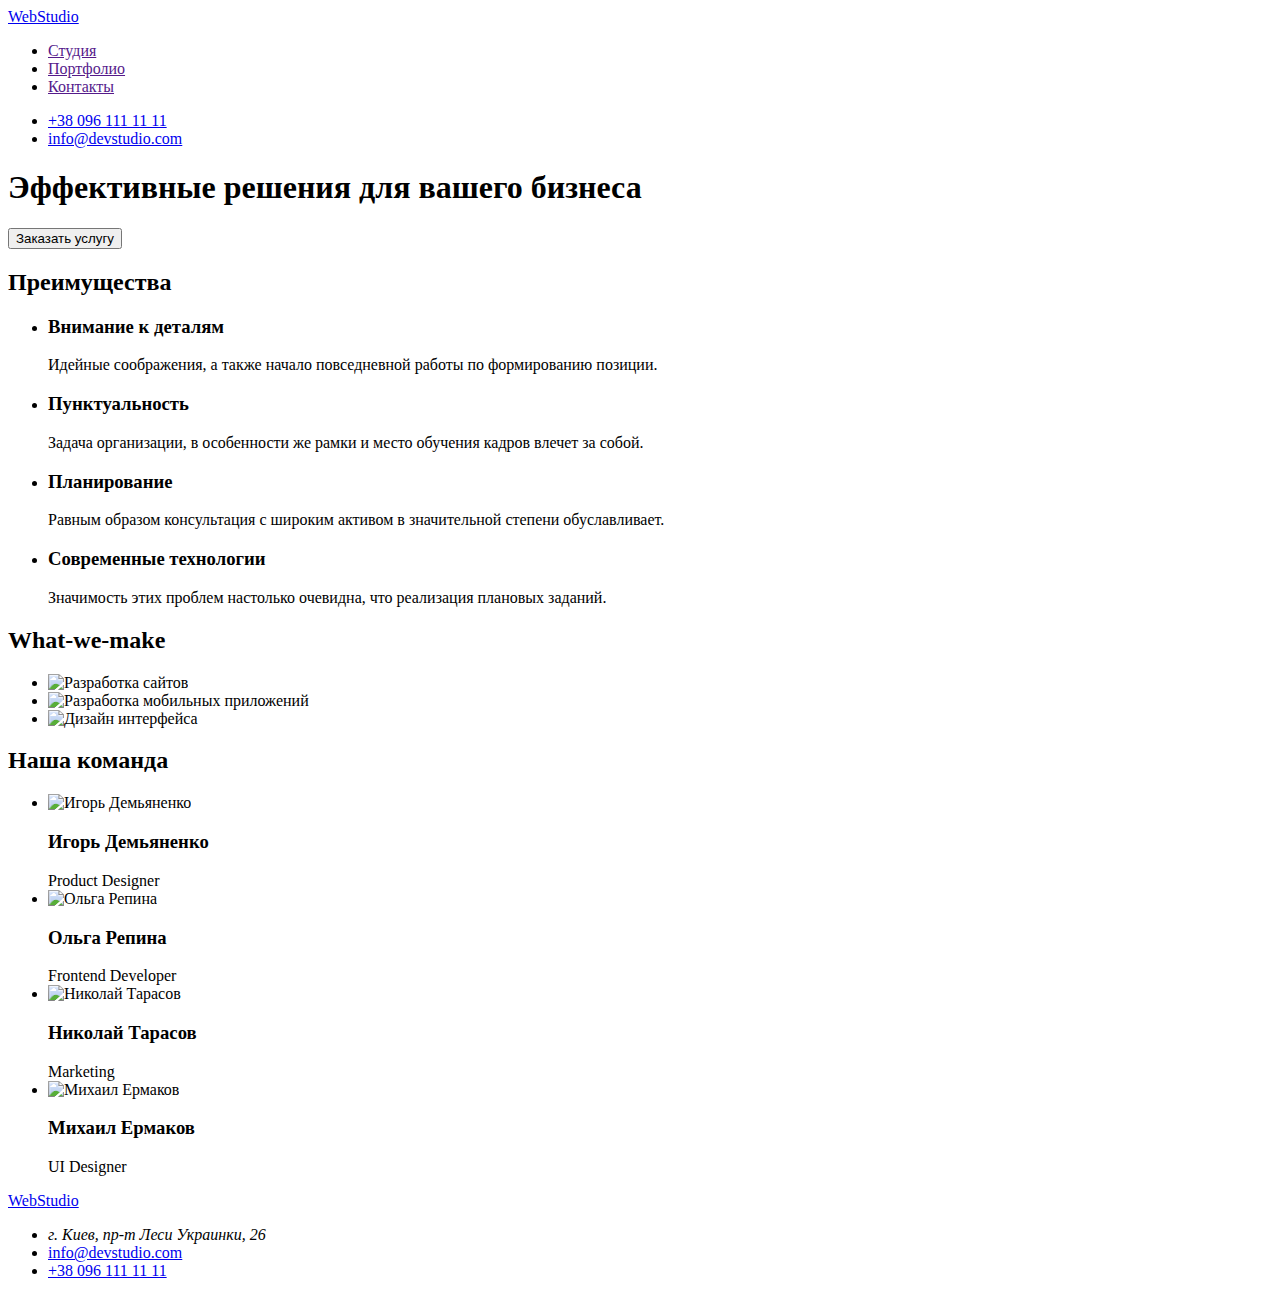
==== index.html @ d624446d "робить ітогову вірну розмітку для дз1" ====
<!DOCTYPE html>
<html lang="en">

<head>
    <meta charset="UTF-8">
    <meta http-equiv="X-UA-Compatible" content="IE=edge">
    <meta name="viewport" content="width=device-width, initial-scale=1.0">
    <title>OksanaShcherbatyuk/goit-markup-hw-01</title>
    <link rel="stylesheet" href="./css/styles.css">
</head>

<body>
    <!-- header-container -->
    <header>
        <nav>
            <a href="/"> WebStudio </a>

            <ul>
                <li><a href="">Студия</a></li>
                <li><a href="">Портфолио</a></li>
                <li><a href="">Контакты</a></li>
            </ul>
        </nav>
        <ul>
            <li><a href="tel:+380961111111">+38 096 111 11 11</a></li>
            <li><a href="mailto:info@devstudio.com">info@devstudio.com</a></li>
        </ul>
    </header>

    <!--Main-container-->
  <main>
    <!--Hero-section-->
      <div>
        <section>
          <h1>Эффективные решения для вашего бизнеса</h1>
          <button type="button">Заказать услугу</button>
        </section>
      </div>
      <!--Advantages-section-->
      <div>
        <section>
          <h2>Преимущества</h2>
          <ul>
            <li>
              <h3>Внимание к деталям</h3>
              <p>Идейные соображения, а также начало повседневной работы по формированию позиции.
              </p>
            </li>
            <li>
              <h3>Пунктуальность</h3>
              <p>Задача организации, в особенности же рамки и место обучения кадров влечет за собой.</p>
            </li>
            <li>
              <h3>Планирование</h3>
              <p>Равным образом консультация с широким активом в значительной степени обуславливает.
              </p>
            </li>
            <li>
              <h3>Современные технологии</h3>
              <p>Значимость этих проблем настолько очевидна, что реализация плановых заданий.
              </p>
            </li>
          </ul>
        </section>
      </div>
      <!--What-we-make-section-->
      <div>
        <section>
        <h2>What-we-make</h2>
        <ul>
          <li>
            <img src="./images/box1.jpg" alt="Разработка сайтов" width="370">
          </li>
          <li>
            <img src="./images/box2.jpg" alt="Разработка мобильных приложений" width="370">
          </li>
          <li>
            <img src="./images/box3.jpg" alt="Дизайн интерфейса" width="370">
          </li>
        </ul>
        </section>
      </div>
      <!--Our-team-section-->
      <div>
        <section>
          <h2>Наша команда</h2>
          <ul>
            <li>
              <img src="./images/img1.jpg" width="270" alt="Игорь Демьяненко">
              <h3>Игорь Демьяненко</h3>
              <span>Product Designer</span>
            </li>
            <li>
              <img src="./images/img2.jpg" width="270" alt="Ольга Репина">
              <div>
                <h3>Ольга Репина</h3>
              </div>
              <div>
                <span>Frontend Developer</span>
              </div>
            </li>
            <li>
              <img src="./images/img3.jpg" width="270" alt="Николай Тарасов">
              <div>
                <h3>Николай Тарасов</h3>
              </div>
              <div>
                <span>Marketing</span>
              </div>
            </li>
            <li>
              <img src="./images/img4.jpg" width="270" alt="Михаил Ермаков">
              <div>
                <h3>Михаил Ермаков</h3>
              </div>
              <div>
                <span>UI Designer</span>
              </div>
            </li>
          </ul>
        </section>
      </div>
  </main>


     <!--Footer-section-->
    <footer>
        <a href="/"> <span>Web</span><span>Studio</span> </a>
        <div>
        <ul>
            <li>
                <address>г. Киев, пр-т Леси Украинки, 26</address>
            </li>
            <li><a href="mailto:info@devstudio.com">info@devstudio.com</a></li>
            <li><a href="tel:+380961111111">+38 096 111 11 11</a></li>
        </ul>
        </div>
    </footer>


</body>

</html>
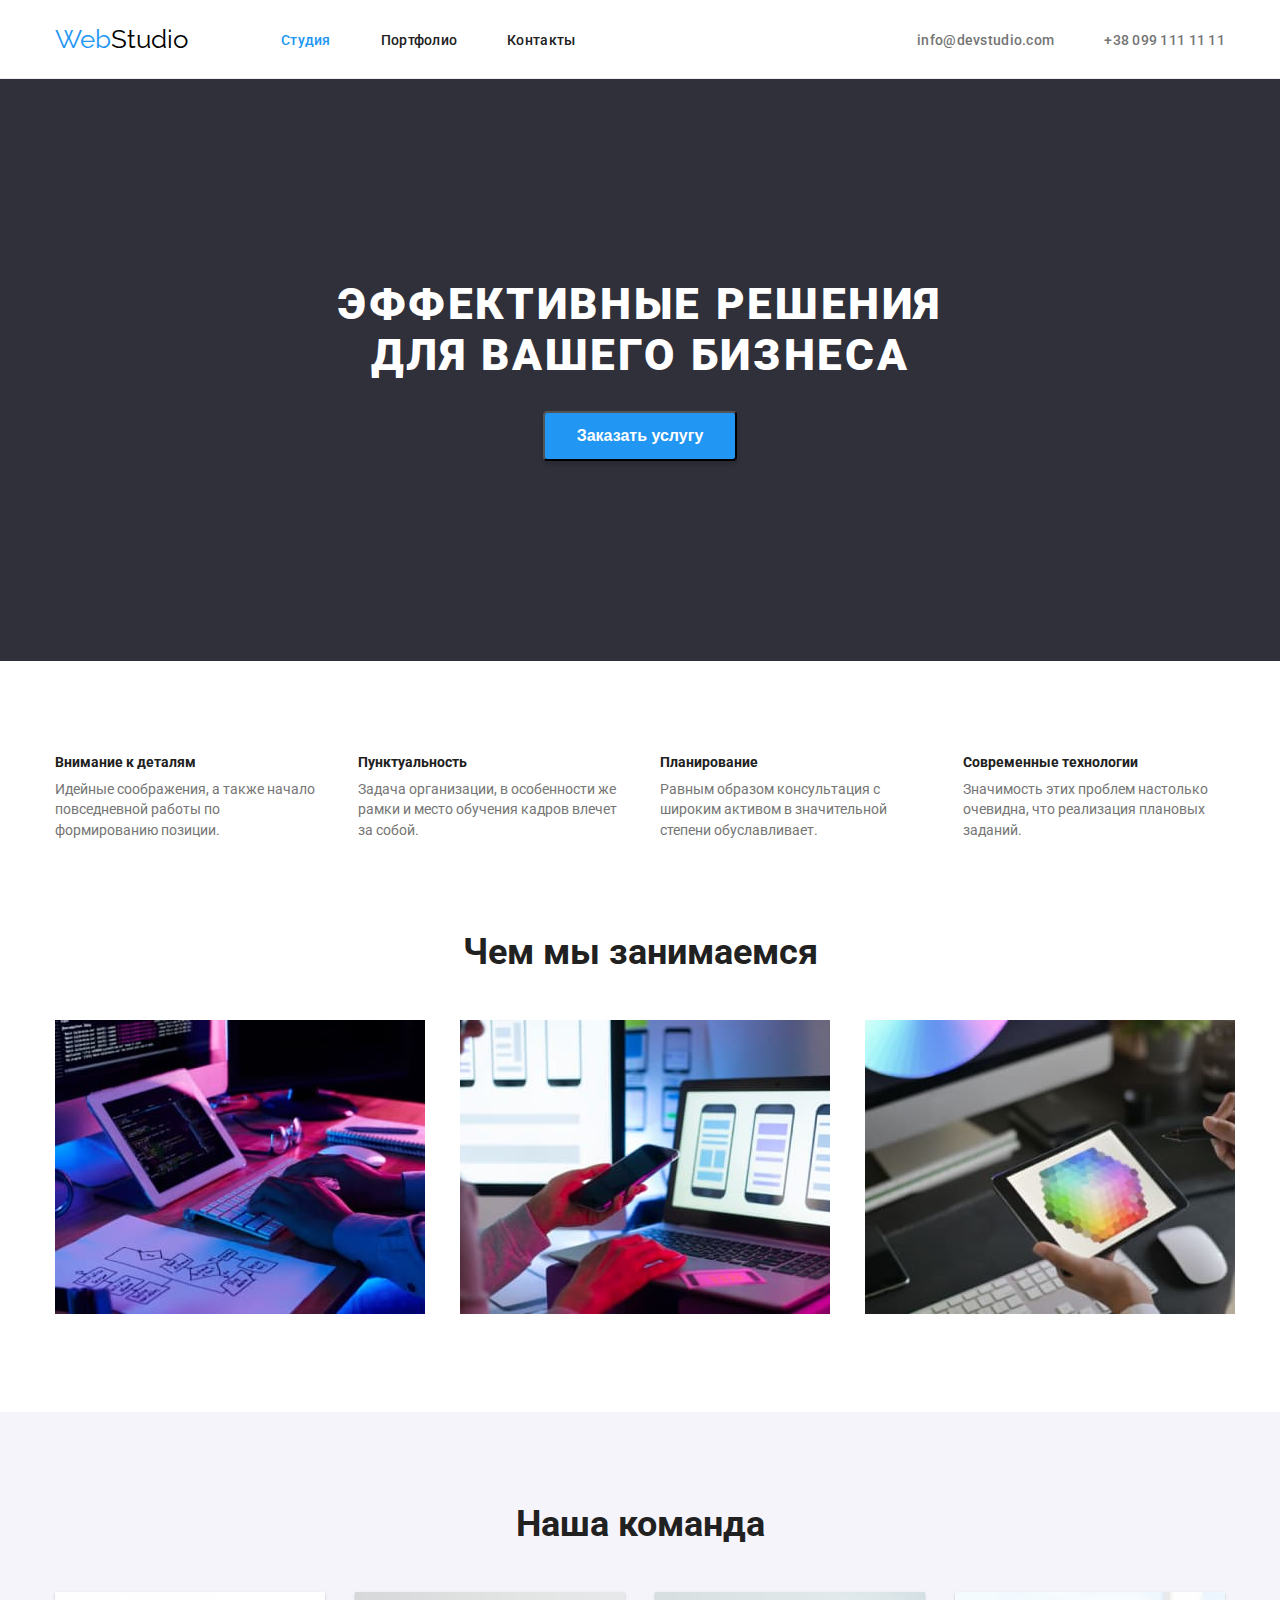
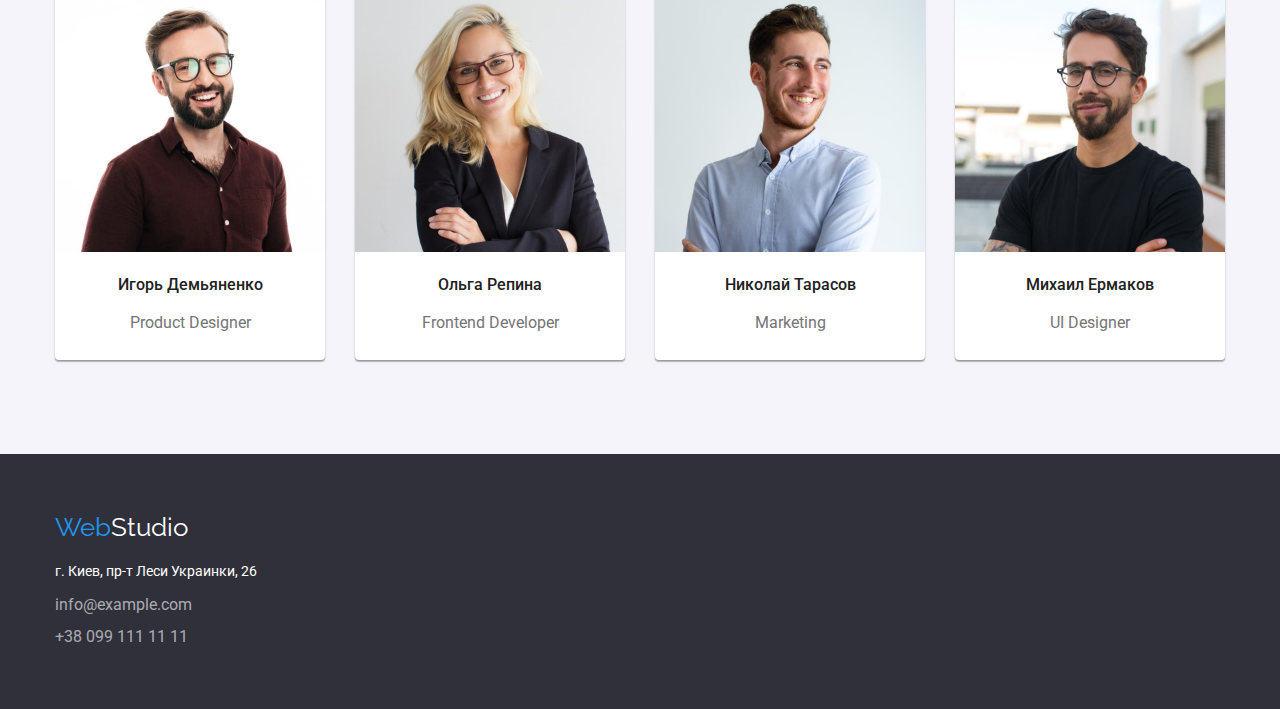
==== commit 1f1c03c5: "додає минулорічний код третьої домашки" ====
--- a/index.html
+++ b/index.html
@@ -1,143 +1,140 @@
 <!DOCTYPE html>
-<html lang="en">
-
+<html lang="ru">
 <head>
     <meta charset="UTF-8">
     <meta http-equiv="X-UA-Compatible" content="IE=edge">
     <meta name="viewport" content="width=device-width, initial-scale=1.0">
-    <title>OksanaShcherbatyuk/goit-markup-hw-01</title>
+    <link rel="stylesheet" href="node_modules/modern-normalize/modern-normalize.css">
     <link rel="stylesheet" href="./css/styles.css">
+    <link rel="preconnect" href="https://fonts.gstatic.com">
+    <link
+        href="https://fonts.googleapis.com/css2?family=Raleway:wght@700&family=Roboto:wght@400;500;700;900&display=swap"
+        rel="stylesheet">
+    <title>Студия</title>
 </head>
-
 <body>
-    <!-- header-container -->
-    <header>
-        <nav>
-            <a href="/"> WebStudio </a>
-
+    <!--header container-->
+    <header class="header">
+        <div class="container nav">
+            <nav class="nav-container">
+                <a class="logo" href="index.html"><span class="logo-brand">Web</span>Studio</a>
+                <ul class="nav-panel">
+                    <li class="nav-item">
+                        <a class="nav-link" id="current" href="./index.html">Студия</a>
+                    </li>
+                    <li class="nav-item">
+                        <a class="nav-link" href="./portfolio.html">Портфолио</a>
+                    </li>
+                    <li class="nav-item">
+                        <a class="nav-link" href="#footer">Контакты</a>
+                    </li>
+                </ul>
+            </nav>
+            <ul class="contacts-container">
+                <li class="nav-contacts">
+                    <a href="mailto:info@devstudio.com">info@devstudio.com</a>
+                </li>
+                <li class="nav-contacts">
+                    <a href="tel:+380991111111">+38 099 111 11 11</a>
+                </li>
+            </ul>
+        </div>
+    </header>
+    <main>
+        <!--banner container-->
+        <section class="main-banner">
+            <div class="container banner">
+                <h1 class="banner-slogan">Эффективные решения<br>для вашего бизнеса</h1>
+                <button type="button" class="btn">Заказать услугу</button>
+            </div>
+        </section>
+        <!--preferences section-->
+        <section class="section">
+            <div class="container">
+                <h2 class="hidden">WebStudio</h2>
+                <ul class="preferences">
+                    <li class="preferences-list">
+                        <h3>Внимание к деталям</h3>
+                        <p>Идейные соображения, а также начало повседневной работы по формированию позиции.</p>
+                    </li>
+                    <li class="preferences-list">
+                        <h3>Пунктуальность</h3>
+                        <p>Задача организации, в особенности же рамки и место обучения кадров влечет за собой.</p>
+                    </li>
+                    <li class="preferences-list">
+                        <h3>Планирование</h3>
+                        <p>Равным образом консультация с широким активом в значительной степени обуславливает.</p>
+                    </li>
+                    <li class="preferences-list">
+                        <h3>Современные технологии</h3>
+                        <p>Значимость этих проблем настолько очевидна, что реализация плановых заданий.</p>
+                    </li>
+                </ul>
+            </div>
+        </section>
+        <!--whatwedo section-->
+        <section class="section whatwedo">
+            <div class="container">
+                <h2 class="section-title">Чем мы занимаемся</h2>
+                <ul class="whatwedo-container">
+                    <li class="whatwedopic">
+                        <img width="370" src="./img/img1.jpg" title="Разработка сайтов" alt="Разработка сайтов">
+                    </li>
+                    <li class="whatwedopic">
+                        <img width="370" src="./img/img2.jpg" title="Разработка мобильных приложений"
+                            alt="Разработка мобильных приложений">
+                    </li>
+                    <li class="whatwedopic">
+                        <img width="370" src="./img/img3.jpg" title="Дизайн интерфейса" alt="Дизайн интерфейса">
+                    </li>
+                </ul>
+            </div>
+        </section>
+        <!--team section-->
+        <section class="section team">
+            <div class="container">
+                <h2 class="section-title">Наша команда</h2>
+                <ul class="team-list">
+                    <li class="team-card">
+                        <img src="./img/team1.jpg" width="270" title="Игорь Демьяненко" alt="Игорь Демьяненко">
+                        <h4>Игорь Демьяненко</h4>
+                        <p>Product Designer</p>
+                    </li>
+                    <li class="team-card">
+                        <img src="./img/team2.jpg" width="270" title="Ольга Репина" alt="Ольга Репина">
+                        <h4>Ольга Репина</h4>
+                        <p>Frontend Developer</p>
+                    </li>
+                    <li class="team-card">
+                        <img src="./img/team3.jpg" width="270" title="Николай Тарасов" alt="Николай Тарасов">
+                        <h4>Николай Тарасов</h4>
+                        <p>Marketing</p>
+                    </li>
+                    <li class="team-card">
+                        <img src="./img/team4.jpg" width="270" title="Михаил Ермаков" alt="Михаил Ермаков">
+                        <h4>Михаил Ермаков</h4>
+                        <p>UI Designer</p>
+                    </li>
+                </ul>
+            </div>
+        </section>
+    </main>
+    <!-- footer container -->
+    <footer id="footer">
+        <div class="container footer-container">
+            <a class="logo-footer" href="index.html"><span class="logo-brand">Web</span>Studio</a>
             <ul>
-                <li><a href="">Студия</a></li>
-                <li><a href="">Портфолио</a></li>
-                <li><a href="">Контакты</a></li>
+                <li class="footer-contacts-list">
+                    <address class="address">г. Киев, пр-т Леси Украинки, 26</address>
+                </li>
+                <li class="footer-contacts-list">
+                    <a class="nav-contacts" href="mailto:info@example.com">info@example.com</a>
+                </li>
+                <li class="footer-contacts-list">
+                    <a class="nav-contacts" href="tel:+380991111111">+38 099 111 11 11</a>
+                </li>
             </ul>
-        </nav>
-        <ul>
-            <li><a href="tel:+380961111111">+38 096 111 11 11</a></li>
-            <li><a href="mailto:info@devstudio.com">info@devstudio.com</a></li>
-        </ul>
-    </header>
-
-    <!--Main-container-->
-  <main>
-    <!--Hero-section-->
-      <div>
-        <section>
-          <h1>Эффективные решения для вашего бизнеса</h1>
-          <button type="button">Заказать услугу</button>
-        </section>
-      </div>
-      <!--Advantages-section-->
-      <div>
-        <section>
-          <h2>Преимущества</h2>
-          <ul>
-            <li>
-              <h3>Внимание к деталям</h3>
-              <p>Идейные соображения, а также начало повседневной работы по формированию позиции.
-              </p>
-            </li>
-            <li>
-              <h3>Пунктуальность</h3>
-              <p>Задача организации, в особенности же рамки и место обучения кадров влечет за собой.</p>
-            </li>
-            <li>
-              <h3>Планирование</h3>
-              <p>Равным образом консультация с широким активом в значительной степени обуславливает.
-              </p>
-            </li>
-            <li>
-              <h3>Современные технологии</h3>
-              <p>Значимость этих проблем настолько очевидна, что реализация плановых заданий.
-              </p>
-            </li>
-          </ul>
-        </section>
-      </div>
-      <!--What-we-make-section-->
-      <div>
-        <section>
-        <h2>What-we-make</h2>
-        <ul>
-          <li>
-            <img src="./images/box1.jpg" alt="Разработка сайтов" width="370">
-          </li>
-          <li>
-            <img src="./images/box2.jpg" alt="Разработка мобильных приложений" width="370">
-          </li>
-          <li>
-            <img src="./images/box3.jpg" alt="Дизайн интерфейса" width="370">
-          </li>
-        </ul>
-        </section>
-      </div>
-      <!--Our-team-section-->
-      <div>
-        <section>
-          <h2>Наша команда</h2>
-          <ul>
-            <li>
-              <img src="./images/img1.jpg" width="270" alt="Игорь Демьяненко">
-              <h3>Игорь Демьяненко</h3>
-              <span>Product Designer</span>
-            </li>
-            <li>
-              <img src="./images/img2.jpg" width="270" alt="Ольга Репина">
-              <div>
-                <h3>Ольга Репина</h3>
-              </div>
-              <div>
-                <span>Frontend Developer</span>
-              </div>
-            </li>
-            <li>
-              <img src="./images/img3.jpg" width="270" alt="Николай Тарасов">
-              <div>
-                <h3>Николай Тарасов</h3>
-              </div>
-              <div>
-                <span>Marketing</span>
-              </div>
-            </li>
-            <li>
-              <img src="./images/img4.jpg" width="270" alt="Михаил Ермаков">
-              <div>
-                <h3>Михаил Ермаков</h3>
-              </div>
-              <div>
-                <span>UI Designer</span>
-              </div>
-            </li>
-          </ul>
-        </section>
-      </div>
-  </main>
-
-
-     <!--Footer-section-->
-    <footer>
-        <a href="/"> <span>Web</span><span>Studio</span> </a>
-        <div>
-        <ul>
-            <li>
-                <address>г. Киев, пр-т Леси Украинки, 26</address>
-            </li>
-            <li><a href="mailto:info@devstudio.com">info@devstudio.com</a></li>
-            <li><a href="tel:+380961111111">+38 096 111 11 11</a></li>
-        </ul>
         </div>
     </footer>
-
-
 </body>
-
 </html>--- a/css/styles.css
+++ b/css/styles.css
@@ -0,0 +1,400 @@
+:root {
+  --background-color: #ffffff;
+  --brand-color: #2196f3;
+  --text-color-primary: #212121;
+  --text-color-secondary: #757575;
+  --text-color-adrress-op60: rgba(255, 255, 255, 0.6);
+  --set-gap30: 30px;
+  --set-gap94: 94px;
+  font-family: 'Roboto', sans-serif;
+}
+
+* {
+  box-sizing: border-box;
+}
+
+*::before,
+::after {
+  box-sizing: inherit;
+}
+
+a {
+  text-decoration: none;
+}
+
+ul {
+  list-style: none;
+  padding: 0;
+  margin: 0;
+}
+
+h1,
+h2,
+h3,
+body,
+p {
+  margin: 0;
+}
+
+.hidden {
+  display: none;
+}
+
+.section-title {
+  margin-top: 0;
+  margin-bottom: 50px;
+}
+
+.container {
+  max-width: 1200px;
+  padding-left: 15px;
+  padding-right: 15px;
+  margin-top: 0;
+  margin-left: auto;
+  margin-right: auto;
+}
+
+.nav,
+.nav-container,
+.main-banner,
+.nav-panel {
+  display: flex;
+  align-items: center;
+}
+
+.header {
+  padding-top: 24px;
+  padding-bottom: 24px;
+  border-bottom: 1px solid #ececec;
+}
+
+.logo {
+  color: #000000;
+  margin-right: 93px;
+  margin-top: 0;
+  margin-bottom: 0;
+  font-family: 'Raleway', sans-serif;
+  font-size: 26px;
+}
+
+.logo-brand {
+  color: var(--brand-color);
+}
+
+#current {
+  color: var(--brand-color);
+}
+
+.nav-link {
+  display: inline-block;
+  color: var(--text-color-primary);
+  font-weight: 500;
+  font-size: 14px;
+  line-height: 1;
+  letter-spacing: 0.02em;
+
+  /* padding-top: 32px;
+  padding-bottom: 32px; */
+}
+
+.nav-item {
+  margin-right: 50px;
+}
+
+.nav-item:last-child {
+  margin-right: 0;
+}
+
+.nav-panel a:hover,
+.nav-panel a:focus {
+  color: var(--brand-color);
+}
+
+.contacts-container {
+  display: flex;
+  margin-left: auto;
+}
+
+.nav-contacts {
+  margin-right: 50px;
+}
+
+.nav-contacts:last-child {
+  margin-right: 0;
+}
+
+.nav-contacts a {
+  color: var(--text-color-secondary);
+  text-decoration: none;
+  font-weight: 500;
+  font-size: 14px;
+  line-height: 16px;
+  letter-spacing: 0.02em;
+}
+
+.nav-contacts a:hover,
+.nav-contacts a:focus {
+  color: var(--brand-color);
+}
+
+.main-banner {
+  background-color: #2f303a;
+  padding-top: 200px;
+  padding-bottom: 200px;
+}
+
+.banner {
+  display: flex;
+  flex-wrap: wrap;
+  flex-direction: column;
+  align-items: center;
+}
+
+.banner-slogan {
+  color: var(--background-color);
+  font-weight: 900;
+  text-transform: uppercase;
+  font-size: 44px;
+  line-height: 1.16;
+  letter-spacing: 0.06em;
+  text-align: center;
+  margin-bottom: 30px;
+}
+
+.btn {
+  background-color: var(--brand-color);
+  color: var(--background-color);
+  font-weight: 700;
+  font-size: 16px;
+  line-height: 1.6;
+  box-shadow: 0px 4px 4px rgba(0, 0, 0, 0.15);
+  border-radius: 4px;
+  padding: 10px 32px;
+  display: inline-block;
+}
+
+.btn:hover {
+  background-color: #ffffff;
+  color: var(--text-color-primary);
+}
+
+.section {
+  padding-top: var(--set-gap94);
+}
+
+.preferences,
+.whatwedo-container,
+.team-list {
+  display: flex;
+  justify-content: space-between;
+}
+
+.preferences-list {
+  width: calc(100% / 4 - var(--set-gap30));
+  margin-right: var(--set-gap30);
+}
+
+.preferences-list:last-child {
+  margin-right: 0;
+}
+
+.preferences h3 {
+  margin-bottom: 10px;
+  color: var(--text-color-primary);
+  font-weight: 700;
+  font-size: 14px;
+  line-height: 1;
+}
+
+.preferences p {
+  color: var(--text-color-secondary);
+  font-weight: 400;
+  font-size: 14px;
+  line-height: 1.46;
+}
+
+.whatwedo,
+.team,
+.portfolio {
+  padding-bottom: var(--set-gap94);
+}
+
+.whatwedo h2 {
+  color: var(--text-color-primary);
+  font-weight: 700;
+  font-size: 36px;
+  line-height: 1;
+  text-align: center;
+}
+
+.whatwedopic {
+  display: block;
+  width: calc(100% / 3 - var(--set-gap30));
+  margin-right: var(--set-gap30);
+}
+
+.whatwedopic:last-child {
+  margin-right: 0;
+}
+
+.team {
+  background-color: #f5f4fa;
+}
+
+.team-card {
+  background-color: var(--background-color);
+  width: 270px;
+  height: 368px;
+  box-shadow: 0px 1px 3px rgba(0, 0, 0, 0.12), 0px 1px 1px rgba(0, 0, 0, 0.14),
+    0px 2px 1px rgba(0, 0, 0, 0.2);
+  border-radius: 0px 0px 4px 4px;
+}
+
+.team h2 {
+  color: var(--text-color-primary);
+  font-weight: 700;
+  font-size: 36px;
+  line-height: 1;
+  text-align: center;
+}
+
+.team h4 {
+  color: var(--text-color-primary);
+  font-weight: 500;
+  font-size: 16px;
+  line-height: 1;
+  text-align: center;
+}
+
+.team p {
+  color: var(--text-color-secondary);
+  font-weight: 400;
+  font-size: 16px;
+  line-height: 1;
+  text-align: center;
+}
+
+#footer {
+  background-color: #2f303a;
+}
+
+#footer .nav-contacts {
+  font-weight: 400;
+  color: var(--text-color-adrress-op60);
+  line-height: 1.46;
+}
+
+.footer-contacts-list {
+  display: block;
+  margin-bottom: 9px;
+}
+
+.footer-contacts-list:last-child {
+  margin-bottom: 0;
+}
+
+#footer .nav-contacts:hover,
+#footer .nav-contacts:focus {
+  color: var(--brand-color);
+}
+
+.footer-container {
+  padding-top: 60px;
+  padding-bottom: 60px;
+}
+
+.logo-footer {
+  color: var(--background-color);
+  font-family: 'Raleway', sans-serif;
+  font-size: 26px;
+  line-height: 1;
+  display: block;
+  margin-bottom: 20px;
+}
+
+.logo-footer > .logo-brand {
+  color: var(--brand-color);
+}
+
+.address {
+  font-style: normal;
+  font-size: 14px;
+  line-height: 1.71;
+  font-weight: 400;
+  color: var(--background-color);
+  margin-bottom: 9px;
+}
+
+.btn-filter {
+  display: flex;
+  justify-content: center;
+  margin-bottom: 50px;
+}
+
+.button {
+  background-color: #f5f4fa;
+  color: var(--text-color-primary);
+  width: fit-content;
+  padding: 6px 22px;
+  border-radius: 4px;
+  margin-right: 8px;
+  border: none;
+  font-size: 16px;
+  line-height: 1.62;
+  letter-spacing: 0.03em;
+}
+
+.button-list:last-child {
+  margin-right: 0;
+}
+
+.button:hover,
+.button:focus {
+  background-color: var(--brand-color);
+  color: var(--background-color);
+  box-shadow: 0px 3px 1px rgba(0, 0, 0, 0.1), 0px 1px 2px rgba(0, 0, 0, 0.08),
+    0px 2px 2px rgba(0, 0, 0, 0.12);
+}
+
+.products-list {
+  display: flex;
+  flex-wrap: wrap;
+  justify-content: center;
+  margin: -15px;
+}
+
+.products {
+  width: 370px;
+  height: 404px;
+  background-color: var(--background-color);
+  margin: 15px;
+}
+
+.products img {
+  display: block;
+}
+
+.product-cont {
+  border-left: 1px solid #eeeeee;
+  border-right: 1px solid #eeeeee;
+  border-bottom: 1px solid #eeeeee;
+  padding: 20px 24px;
+}
+
+.product-title {
+  font-weight: 700;
+  font-size: 18px;
+  line-height: 2;
+  color: var(--text-color-primary);
+  text-align: left;
+  letter-spacing: 0.06em;
+}
+
+.product-description {
+  font-weight: 400;
+  font-size: 16px;
+  line-height: 1.87;
+  color: var(--text-color-secondary);
+  text-align: left;
+  letter-spacing: 0.03em;
+}
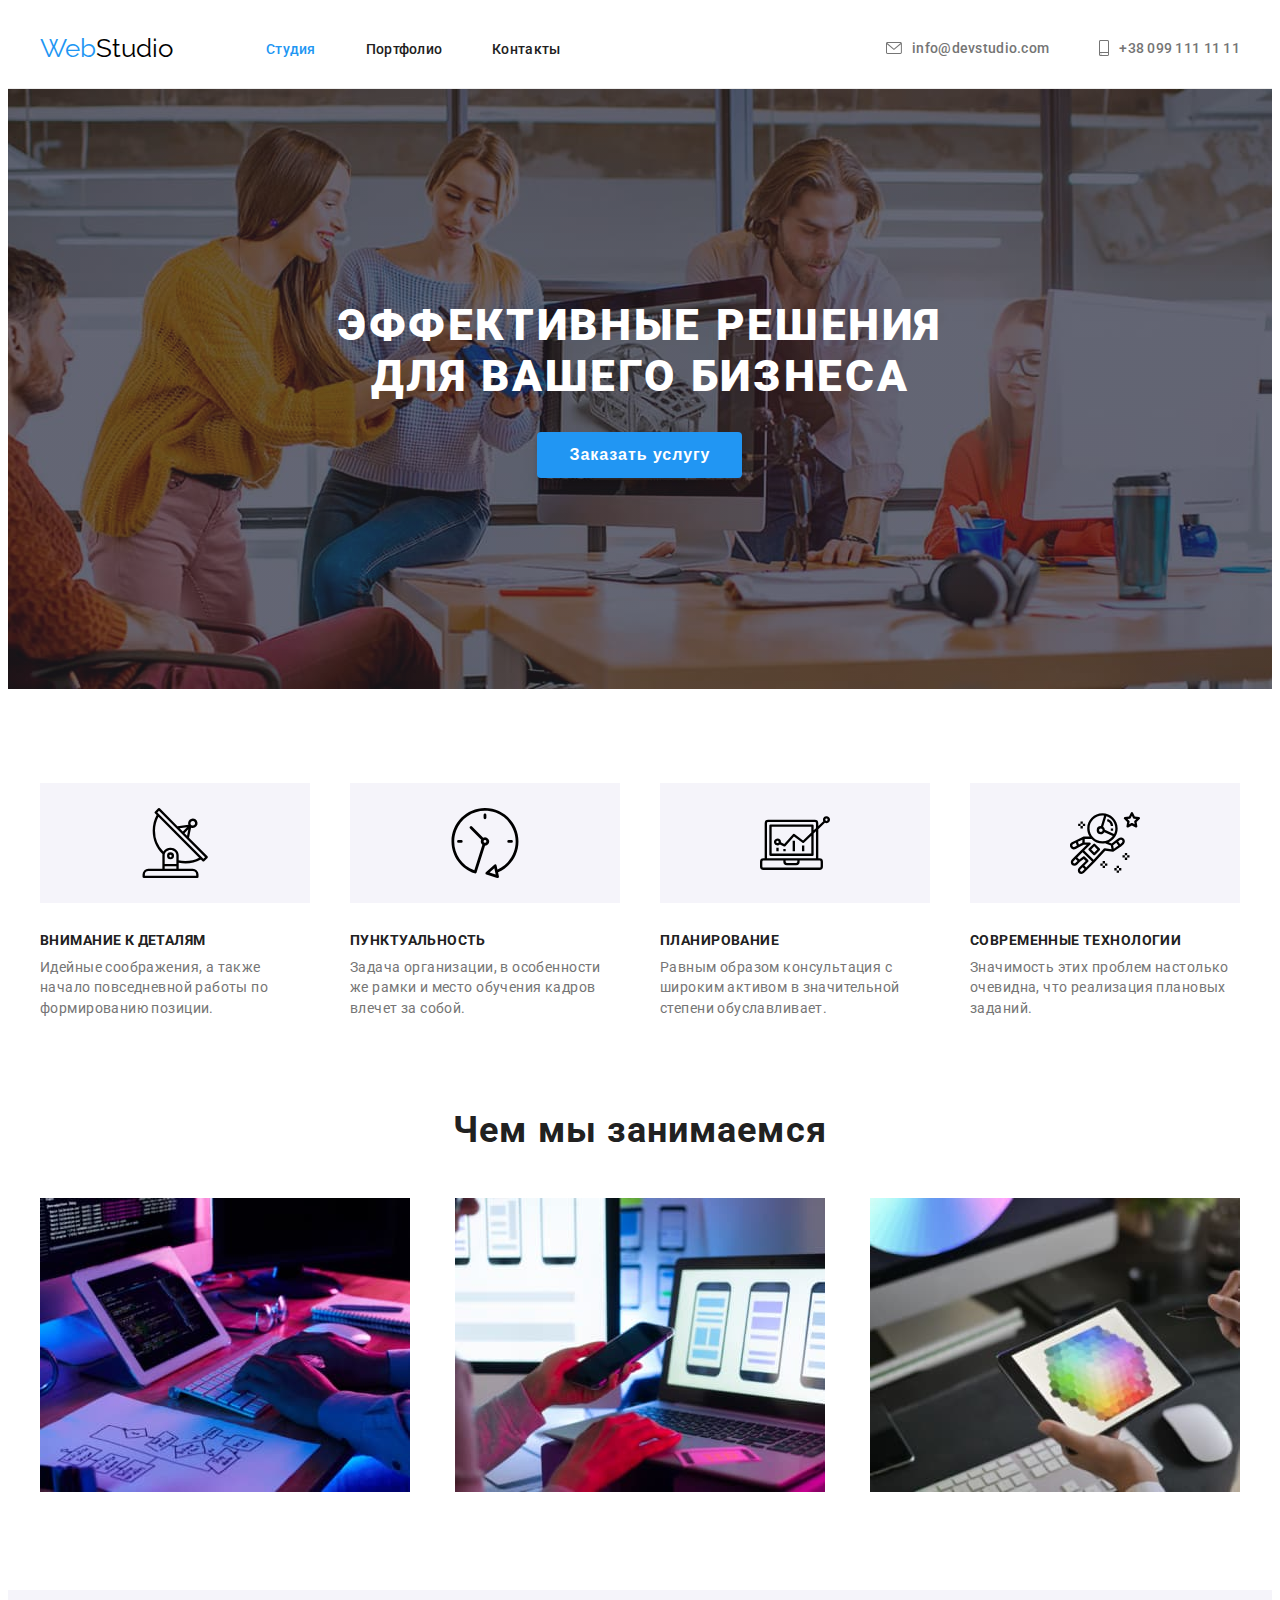
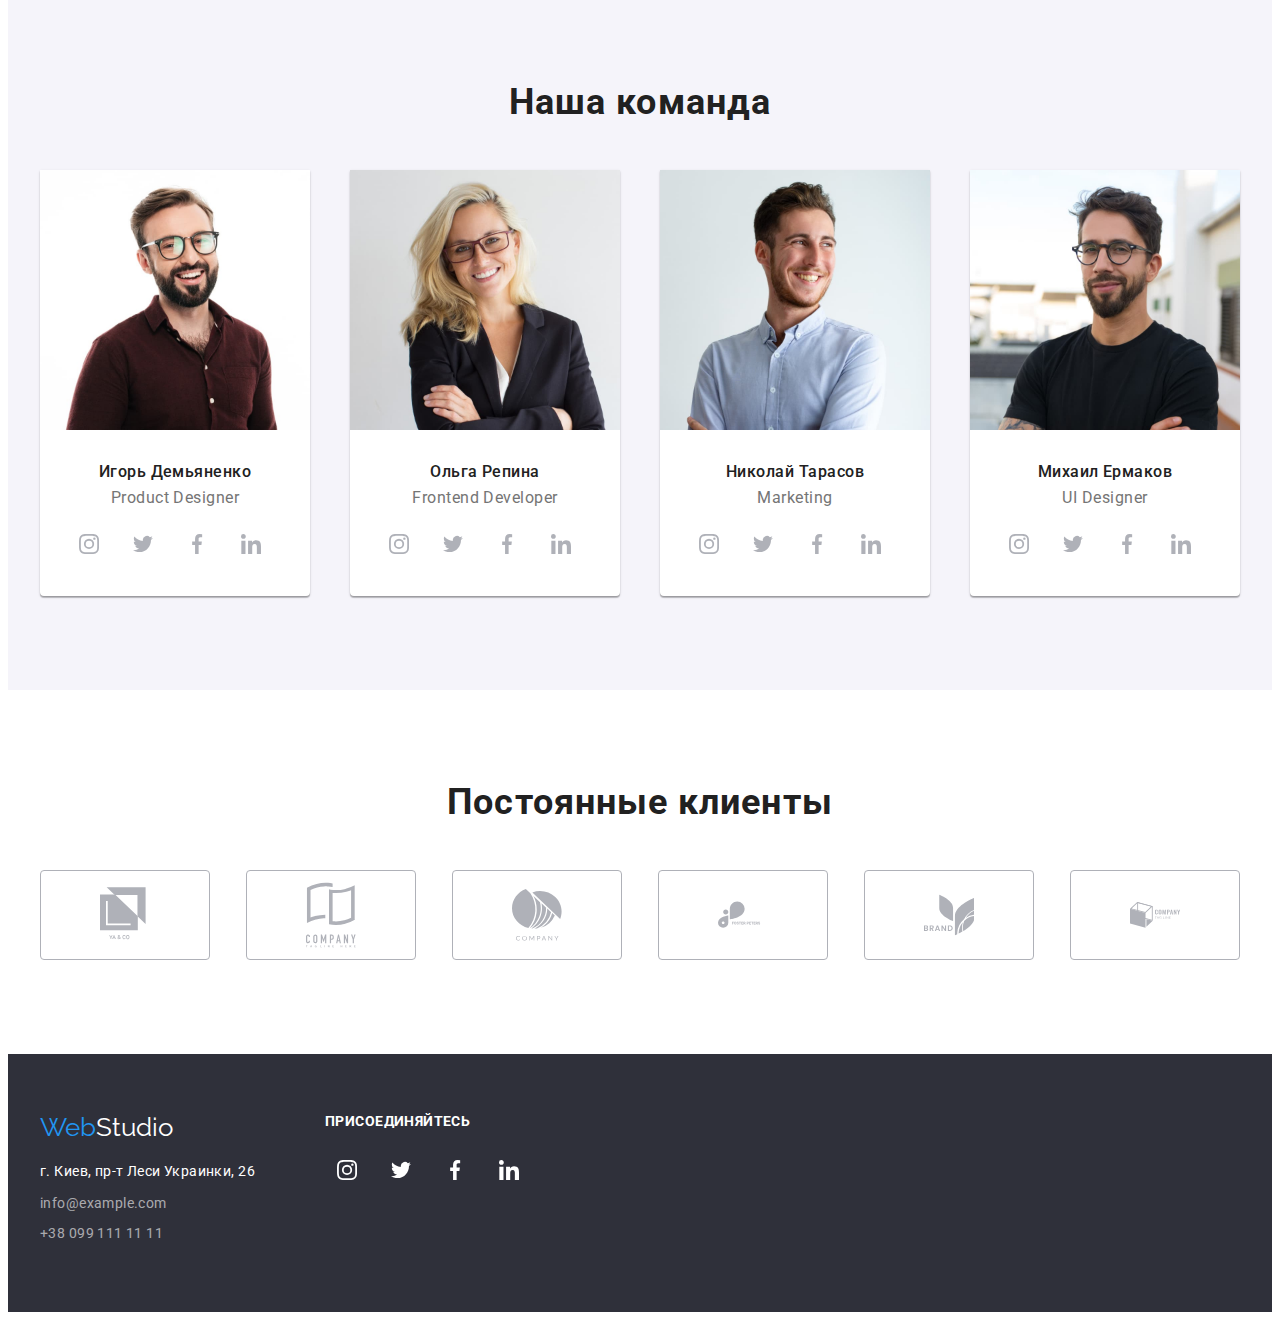
==== commit 9d5079d3: "копіює 4 дз минулого року" ====
--- a/index.html
+++ b/index.html
@@ -7,65 +7,91 @@
     <link rel="stylesheet" href="node_modules/modern-normalize/modern-normalize.css">
     <link rel="stylesheet" href="./css/styles.css">
     <link rel="preconnect" href="https://fonts.gstatic.com">
-    <link
-        href="https://fonts.googleapis.com/css2?family=Raleway:wght@700&family=Roboto:wght@400;500;700;900&display=swap"
-        rel="stylesheet">
+    <link href="https://fonts.googleapis.com/css2?family=Raleway:wght@700&family=Roboto:wght@400;500;700;900&display=swap" rel="stylesheet">
     <title>Студия</title>
 </head>
-<body>
+<body class="wrapper">
     <!--header container-->
     <header class="header">
         <div class="container nav">
             <nav class="nav-container">
                 <a class="logo" href="index.html"><span class="logo-brand">Web</span>Studio</a>
-                <ul class="nav-panel">
-                    <li class="nav-item">
-                        <a class="nav-link" id="current" href="./index.html">Студия</a>
-                    </li>
-                    <li class="nav-item">
-                        <a class="nav-link" href="./portfolio.html">Портфолио</a>
-                    </li>
-                    <li class="nav-item">
-                        <a class="nav-link" href="#footer">Контакты</a>
-                    </li>
-                </ul>
+                    <ul class="nav-panel">
+                        <li class="nav-item">
+                            <a class="nav-link active" href="./index.html">Студия</a>
+                        </li>
+                        <li class="nav-item">
+                            <a class="nav-link" href="./portfolio.html">Портфолио</a>
+                        </li>
+                        <li class="nav-item">
+                            <a class="nav-link" href="#footer">Контакты</a>
+                        </li>
+                    </ul>
             </nav>
             <ul class="contacts-container">
                 <li class="nav-contacts">
-                    <a href="mailto:info@devstudio.com">info@devstudio.com</a>
+                    <a href="mailto:info@devstudio.com">
+                        <svg class="icon-contacts" width="16px" height="12px">
+                            <use href="./img/icons/icons.svg#icon-envelope"></use>
+                        </svg>
+                    info@devstudio.com</a>
                 </li>
                 <li class="nav-contacts">
-                    <a href="tel:+380991111111">+38 099 111 11 11</a>
+                    <a href="tel:+380991111111">
+                        <svg class="icon-contacts" width="10px" height="16px">
+                            <use href="./img/icons/icons.svg#icon-smartphone"></use>
+                        </svg>
+                    +38 099 111 11 11</a>
                 </li>
             </ul>
         </div>
     </header>
     <main>
         <!--banner container-->
-        <section class="main-banner">
+        <section class="main-banner overlay">
             <div class="container banner">
-                <h1 class="banner-slogan">Эффективные решения<br>для вашего бизнеса</h1>
+                <h2 class="banner-slogan">Эффективные решения<br>для вашего бизнеса</h2>
                 <button type="button" class="btn">Заказать услугу</button>
             </div>
         </section>
         <!--preferences section-->
         <section class="section">
             <div class="container">
-                <h2 class="hidden">WebStudio</h2>
+                <h1 class="hidden">WebStudio</h1>
                 <ul class="preferences">
                     <li class="preferences-list">
+                        <div class="preferences-icon-container">
+                            <svg width="70px" height="70px">
+                                <use href="./img/icons/icons.svg#icon-satellite"></use>
+                            </svg>
+                        </div>
                         <h3>Внимание к деталям</h3>
                         <p>Идейные соображения, а также начало повседневной работы по формированию позиции.</p>
                     </li>
                     <li class="preferences-list">
+                        <div class="preferences-icon-container">
+                            <svg width="70px" height="70px">
+                                <use href="./img/icons/icons.svg#icon-clock"></use>
+                            </svg>
+                        </div>
                         <h3>Пунктуальность</h3>
                         <p>Задача организации, в особенности же рамки и место обучения кадров влечет за собой.</p>
                     </li>
                     <li class="preferences-list">
+                        <div class="preferences-icon-container">
+                            <svg width="70px" height="70px">
+                                <use href="./img/icons/icons.svg#icon-diagram"></use>
+                            </svg>
+                        </div>
                         <h3>Планирование</h3>
                         <p>Равным образом консультация с широким активом в значительной степени обуславливает.</p>
                     </li>
                     <li class="preferences-list">
+                        <div class="preferences-icon-container">
+                            <svg width="70px" height="70px">
+                                <use href="./img/icons/icons.svg#icon-astronaut"></use>
+                            </svg>
+                        </div>
                         <h3>Современные технологии</h3>
                         <p>Значимость этих проблем настолько очевидна, что реализация плановых заданий.</p>
                     </li>
@@ -76,18 +102,13 @@
         <section class="section whatwedo">
             <div class="container">
                 <h2 class="section-title">Чем мы занимаемся</h2>
-                <ul class="whatwedo-container">
-                    <li class="whatwedopic">
-                        <img width="370" src="./img/img1.jpg" title="Разработка сайтов" alt="Разработка сайтов">
-                    </li>
-                    <li class="whatwedopic">
-                        <img width="370" src="./img/img2.jpg" title="Разработка мобильных приложений"
-                            alt="Разработка мобильных приложений">
-                    </li>
-                    <li class="whatwedopic">
-                        <img width="370" src="./img/img3.jpg" title="Дизайн интерфейса" alt="Дизайн интерфейса">
-                    </li>
-                </ul>
+                <div class="whatwedo-container">
+                    <ul class="whatwedo-list">
+                        <li class="whatwedopic"><img src="./img/img1.jpg" width="370" title="Разработка сайтов" alt="Разработка сайтов"></li>
+                        <li class="whatwedopic"><img src="./img/img2.jpg" width="370" title="Разработка мобильных приложений" alt="Разработка мобильных приложений"></li>
+                        <li class="whatwedopic"><img src="./img/img3.jpg" width="370" title="Дизайн интерфейса" alt="Дизайн интерфейса"></li>
+                    </ul>
+                </div>
             </div>
         </section>
         <!--team section-->
@@ -97,23 +118,213 @@
                 <ul class="team-list">
                     <li class="team-card">
                         <img src="./img/team1.jpg" width="270" title="Игорь Демьяненко" alt="Игорь Демьяненко">
-                        <h4>Игорь Демьяненко</h4>
-                        <p>Product Designer</p>
+                        <div class="team-descr">
+                            <h4>Игорь Демьяненко</h4>
+                            <p>Product Designer</p>
+                            <ul class="team-sl-list">
+                                <li class="team-icons">
+                                    <a class="team-link" href="#">
+                                        <svg class="team-link-icon" width="20px" height="20px">
+                                            <use href="./img/icons/icons.svg#icon-instagram"></use>
+                                        </svg>
+                                    </a>
+                                </li>
+                                <li class="team-icons">
+                                    <a class="team-link" href="#">
+                                        <svg class="team-link-icon" width="20px" height="20px">
+                                            <use href="./img/icons/icons.svg#icon-twitter"></use>
+                                        </svg>
+                                    </a>
+                                </li>                                    
+                                <li class="team-icons">
+                                    <a class="team-link" href="#">
+                                        <svg class="team-link-icon" width="20px" height="20px">
+                                            <use href="./img/icons/icons.svg#icon-facebook"></use>
+                                        </svg>
+                                    </a>
+                                </li>
+                                <li class="team-icons">
+                                    <a class="team-link" href="#">
+                                        <svg class="team-link-icon" width="20px" height="20px">
+                                            <use href="./img/icons/icons.svg#icon-linkedin"></use>
+                                        </svg>
+                                    </a>
+                                </li>
+                            </ul>
+                        </div>
                     </li>
                     <li class="team-card">
                         <img src="./img/team2.jpg" width="270" title="Ольга Репина" alt="Ольга Репина">
-                        <h4>Ольга Репина</h4>
-                        <p>Frontend Developer</p>
+                        <div class="team-descr">
+                            <h4>Ольга Репина</h4>
+                            <p>Frontend Developer</p>
+                            <ul class="team-sl-list">
+                                <li class="team-icons">
+                                    <a class="team-link" href="#">
+                                        <svg class="team-link-icon" width="20px" height="20px">
+                                            <use href="./img/icons/icons.svg#icon-instagram"></use>
+                                        </svg>
+                                    </a>
+                                </li>
+                                <li class="team-icons">
+                                    <a class="team-link" href="#">
+                                        <svg class="team-link-icon" width="20px" height="20px">
+                                            <use href="./img/icons/icons.svg#icon-twitter"></use>
+                                        </svg>
+                                    </a>
+                                </li>
+                                <li class="team-icons">
+                                    <a class="team-link" href="#">
+                                        <svg class="team-link-icon" width="20px" height="20px">
+                                            <use href="./img/icons/icons.svg#icon-facebook"></use>
+                                        </svg>
+                                    </a>
+                                </li>
+                                <li class="team-icons">
+                                    <a class="team-link" href="#">
+                                        <svg class="team-link-icon" width="20px" height="20px">
+                                            <use href="./img/icons/icons.svg#icon-linkedin"></use>
+                                        </svg>
+                                    </a>
+                                </li>
+                            </ul>
+                        </div>
                     </li>
                     <li class="team-card">
                         <img src="./img/team3.jpg" width="270" title="Николай Тарасов" alt="Николай Тарасов">
-                        <h4>Николай Тарасов</h4>
-                        <p>Marketing</p>
+                        <div class="team-descr">
+                            <h4>Николай Тарасов</h4>
+                            <p>Marketing</p>
+                            <ul class="team-sl-list">
+                                <li class="team-icons">
+                                    <a class="team-link" href="#">
+                                        <svg class="team-link-icon" width="20px" height="20px">
+                                            <use href="./img/icons/icons.svg#icon-instagram"></use>
+                                        </svg>
+                                    </a>
+                                </li>
+                                <li class="team-icons">
+                                    <a class="team-link" href="#">
+                                        <svg class="team-link-icon" width="20px" height="20px">
+                                            <use href="./img/icons/icons.svg#icon-twitter"></use>
+                                        </svg>
+                                    </a>
+                                </li>
+                                <li class="team-icons">
+                                    <a class="team-link" href="#">
+                                        <svg class="team-link-icon" width="20px" height="20px">
+                                            <use href="./img/icons/icons.svg#icon-facebook"></use>
+                                        </svg>
+                                    </a>
+                                </li>
+                                <li class="team-icons">
+                                    <a class="team-link" href="#">
+                                        <svg class="team-link-icon" width="20px" height="20px">
+                                            <use href="./img/icons/icons.svg#icon-linkedin"></use>
+                                        </svg>
+                                    </a>
+                                </li>
+                            </ul>
+                        </div>
                     </li>
                     <li class="team-card">
                         <img src="./img/team4.jpg" width="270" title="Михаил Ермаков" alt="Михаил Ермаков">
-                        <h4>Михаил Ермаков</h4>
-                        <p>UI Designer</p>
+                        <div class="team-descr">
+                            <h4>Михаил Ермаков</h4>
+                            <p>UI Designer</p>
+                            <ul class="team-sl-list">
+                                <li class="team-icons">
+                                    <a class="team-link" href="#">
+                                        <svg class="team-link-icon" width="20px" height="20px">
+                                            <use href="./img/icons/icons.svg#icon-instagram"></use>
+                                        </svg>
+                                    </a>
+                                </li>
+                                <li class="team-icons">
+                                    <a class="team-link" href="#">
+                                        <svg class="team-link-icon" width="20px" height="20px">
+                                            <use href="./img/icons/icons.svg#icon-twitter"></use>
+                                        </svg>
+                                    </a>
+                                </li>
+                                <li class="team-icons">
+                                    <a class="team-link" href="#">
+                                        <svg class="team-link-icon" width="20px" height="20px">
+                                            <use href="./img/icons/icons.svg#icon-facebook"></use>
+                                        </svg>
+                                    </a>
+                                </li>
+                                <li class="team-icons">
+                                    <a class="team-link" href="#">
+                                        <svg class="team-link-icon" width="20px" height="20px">
+                                            <use href="./img/icons/icons.svg#icon-linkedin"></use>
+                                        </svg>
+                                    </a>
+                                </li>
+                            </ul>
+                        </div>
+                    </li>
+                </ul>
+            </div>
+        </section>
+        <!--clients section-->
+        <section class="section clients">
+            <div class="container">
+                <h2 class="section-title">Постоянные клиенты</h2>
+                <ul class="client-set">
+                    <li class="client-list">
+                        <a href="#">
+                            <div class="client-container">
+                                <svg class="client-icon">
+                                    <use href="./img/icons/icons.svg#icon-logo-company1"></use>
+                                </svg>
+                            </div>
+                        </a>
+                    </li>
+                    <li class="client-list">
+                        <a href="#">
+                            <div class="client-container">
+                                <svg class="client-icon">
+                                    <use href="./img/icons/icons.svg#icon-logo-company2"></use>
+                                </svg>
+                            </div>
+                        </a>
+                    </li>
+                    <li class="client-list">
+                        <a href="#">
+                            <div class="client-container">
+                                <svg class="client-icon">
+                                    <use href="./img/icons/icons.svg#icon-logo-company3"></use>
+                                </svg>
+                            </div>
+                        </a>
+                    </li>
+                    <li class="client-list">
+                        <a href="#">
+                            <div class="client-container">
+                                <svg class="client-icon">
+                                    <use href="./img/icons/icons.svg#icon-logo-company4"></use>
+                                </svg>
+                            </div>
+                        </a>
+                    </li>
+                    <li class="client-list">
+                        <a href="#">
+                            <div class="client-container">
+                                <svg class="client-icon">
+                                    <use href="./img/icons/icons.svg#icon-logo-company5"></use>
+                                </svg>
+                            </div>
+                        </a>
+                    </li>
+                    <li class="client-list">
+                        <a href="#">
+                            <div class="client-container">
+                                <svg class="client-icon">
+                                    <use href="./img/icons/icons.svg#icon-logo-company6"></use>
+                                </svg>
+                            </div>
+                        </a>
                     </li>
                 </ul>
             </div>
@@ -122,19 +333,54 @@
     <!-- footer container -->
     <footer id="footer">
         <div class="container footer-container">
-            <a class="logo-footer" href="index.html"><span class="logo-brand">Web</span>Studio</a>
-            <ul>
-                <li class="footer-contacts-list">
-                    <address class="address">г. Киев, пр-т Леси Украинки, 26</address>
-                </li>
-                <li class="footer-contacts-list">
-                    <a class="nav-contacts" href="mailto:info@example.com">info@example.com</a>
-                </li>
-                <li class="footer-contacts-list">
-                    <a class="nav-contacts" href="tel:+380991111111">+38 099 111 11 11</a>
-                </li>
-            </ul>
+            <div class="footer-left-column">
+                <a class="logo-footer" href="index.html"><span class="logo-brand">Web</span>Studio</a>
+                <ul>
+                    <li class="footer-contacts-list">
+                        <address class="address">г. Киев, пр-т Леси Украинки, 26</address>
+                    </li>
+                    <li class="footer-contacts-list">
+                        <a class="nav-contacts" href="mailto:info@example.com">info@example.com</a>
+                    </li>
+                    <li class="footer-contacts-list">
+                        <a class="nav-contacts" href="tel:+380991111111">+38 099 111 11 11</a>
+                    </li>
+                </ul>
+            </div>
+            <div class="footer-right-column">
+                <strong class="footer-join">присоединяйтесь</strong>
+                <ul class="footer-sb-list">
+                    <li class="sb-li">
+                        <a class="sb-link" href="#">
+                            <svg class="sb-icon" width="20px" height="20px">
+                                <use href="./img/icons/icons.svg#icon-instagram"></use>
+                            </svg>
+                        </a>
+                    </li>
+                    <li class="sb-li">
+                        <a class="sb-link" href="#">
+                            <svg class="sb-icon" width="20px" height="20px">
+                                <use href="./img/icons/icons.svg#icon-twitter"></use>
+                            </svg>
+                        </a>
+                    </li>
+                    <li class="sb-li">
+                        <a class="sb-link" href="#">
+                            <svg class="sb-icon" width="20px" height="20px">
+                                <use href="./img/icons/icons.svg#icon-facebook"></use>
+                            </svg>
+                        </a>
+                    </li>      
+                    <li class="sb-li">
+                        <a class="sb-link" href="#">
+                            <svg class="sb-icon" width="20px" height="20px">
+                                <use href="./img/icons/icons.svg#icon-linkedin"></use>
+                            </svg>
+                        </a>
+                    </li>                    
+                </ul>
+            </div>
         </div>
     </footer>
 </body>
-</html>+</html>
--- a/css/styles.css
+++ b/css/styles.css
@@ -31,7 +31,7 @@
 h1,
 h2,
 h3,
-body,
+h4,
 p {
   margin: 0;
 }
@@ -45,8 +45,17 @@
   margin-bottom: 50px;
 }
 
+button {
+  cursor: pointer;
+  border: none;
+}
+
+.wrapper {
+  max-width: 1600px;
+}
+
 .container {
-  max-width: 1200px;
+  max-width: 1230px;
   padding-left: 15px;
   padding-right: 15px;
   margin-top: 0;
@@ -63,9 +72,12 @@
 }
 
 .header {
-  padding-top: 24px;
-  padding-bottom: 24px;
   border-bottom: 1px solid #ececec;
+}
+
+.nav {
+  justify-content: space-between;
+  min-height: 80px;
 }
 
 .logo {
@@ -81,7 +93,7 @@
   color: var(--brand-color);
 }
 
-#current {
+.nav-link.active {
   color: var(--brand-color);
 }
 
@@ -110,17 +122,25 @@
   color: var(--brand-color);
 }
 
-.contacts-container {
-  display: flex;
-  margin-left: auto;
+.contacts-container,
+.nav-contacts {
+  display: flex;
 }
 
 .nav-contacts {
   margin-right: 50px;
+  align-items: center;
+  margin-bottom: 0;
 }
 
 .nav-contacts:last-child {
   margin-right: 0;
+}
+
+.icon-contacts {
+  fill: currentColor;
+  margin-right: 10px;
+  display: flex;
 }
 
 .nav-contacts a {
@@ -128,8 +148,10 @@
   text-decoration: none;
   font-weight: 500;
   font-size: 14px;
-  line-height: 16px;
+  line-height: 1;
   letter-spacing: 0.02em;
+  display: inline-flex;
+  align-items: center;
 }
 
 .nav-contacts a:hover,
@@ -139,8 +161,7 @@
 
 .main-banner {
   background-color: #2f303a;
-  padding-top: 200px;
-  padding-bottom: 200px;
+  min-height: 600px;
 }
 
 .banner {
@@ -148,6 +169,21 @@
   flex-wrap: wrap;
   flex-direction: column;
   align-items: center;
+}
+
+.overlay {
+  max-width: 1600px;
+  margin-left: auto;
+  margin-right: auto;
+  background-color: #2c2c2c;
+  background-image: linear-gradient(
+    to bottom,
+    rgba(47, 48, 58, 0.4),
+    rgba(47, 48, 58, 0.4)
+  ), url(../img/bg-image.jpg);
+  background-position: center;
+  background-repeat: no-repeat;
+  background-size: cover;
 }
 
 .banner-slogan {
@@ -167,6 +203,7 @@
   font-weight: 700;
   font-size: 16px;
   line-height: 1.6;
+  letter-spacing: 0.06em;
   box-shadow: 0px 4px 4px rgba(0, 0, 0, 0.15);
   border-radius: 4px;
   padding: 10px 32px;
@@ -183,8 +220,9 @@
 }
 
 .preferences,
-.whatwedo-container,
-.team-list {
+.whatwedo-list,
+.team-list,
+.client-set {
   display: flex;
   justify-content: space-between;
 }
@@ -198,12 +236,24 @@
   margin-right: 0;
 }
 
+.preferences-icon-container {
+  background-color: #f5f4fa;
+  height: 120px;
+  margin-bottom: var(--set-gap30);
+  display: flex;
+  justify-content: center;
+  align-items: center;
+  color: var(--text-color-primary);
+}
+
 .preferences h3 {
   margin-bottom: 10px;
   color: var(--text-color-primary);
   font-weight: 700;
   font-size: 14px;
   line-height: 1;
+  letter-spacing: 0.03em;
+  text-transform: uppercase;
 }
 
 .preferences p {
@@ -211,19 +261,24 @@
   font-weight: 400;
   font-size: 14px;
   line-height: 1.46;
+  letter-spacing: 0.03em;
 }
 
 .whatwedo,
 .team,
+.clients,
 .portfolio {
   padding-bottom: var(--set-gap94);
 }
 
-.whatwedo h2 {
+.whatwedo h2,
+.team h2,
+.clients h2 {
   color: var(--text-color-primary);
   font-weight: 700;
   font-size: 36px;
   line-height: 1;
+  letter-spacing: 0.03em;
   text-align: center;
 }
 
@@ -244,34 +299,106 @@
 .team-card {
   background-color: var(--background-color);
   width: 270px;
-  height: 368px;
   box-shadow: 0px 1px 3px rgba(0, 0, 0, 0.12), 0px 1px 1px rgba(0, 0, 0, 0.14),
     0px 2px 1px rgba(0, 0, 0, 0.2);
   border-radius: 0px 0px 4px 4px;
 }
 
-.team h2 {
-  color: var(--text-color-primary);
-  font-weight: 700;
-  font-size: 36px;
-  line-height: 1;
-  text-align: center;
-}
-
-.team h4 {
-  color: var(--text-color-primary);
-  font-weight: 500;
+.team-descr {
+  padding-top: 30px;
+  padding-bottom: 30px;
+  padding-left: 32px;
+  padding-right: 32px;
+}
+
+.team-sl-list {
+  display: flex;
+  justify-content: center;
+  align-items: center;
+}
+
+.team-link {
+  display: flex;
+  align-items: center;
+  justify-content: center;
+  height: 44px;
+  width: 44px;
+  border-radius: 50%;
+  margin-right: 10px;
+}
+
+.team-link:last-child {
+  margin-right: 0;
+}
+
+.team-link:hover,
+.team-link:focus {
+  background-color: var(--brand-color);
+}
+
+.team-icons {
+  margin-right: 10px;
+}
+
+.team-link-icon {
+  fill: #afb1b8;
+}
+
+.team-icons:hover .team-link-icon {
+  fill: var(--background-color);
+}
+
+.team h4,
+.team p {
   font-size: 16px;
   line-height: 1;
+  letter-spacing: 0.03em;
   text-align: center;
+} 
+
+.team h4 {
+  color: var(--text-color-primary);
+  margin-top: 0;
+  margin-bottom: 10px;
+  font-weight: 500;
 }
 
 .team p {
   color: var(--text-color-secondary);
   font-weight: 400;
-  font-size: 16px;
-  line-height: 1;
-  text-align: center;
+  margin-bottom: 16px;
+}
+
+.client-list {
+  display: block;
+  margin-right: var(--set-gap30);
+}
+
+.client-list:last-child {
+  margin-right: 0;
+}
+
+.client-container {
+  max-height: 90px;
+  width: 170px;
+  border: 1px solid #afb1b8;
+  border-radius: 4px;
+  display: flex;
+  justify-content: center;
+  align-items: center;
+  color: #afb1b8;
+}
+
+.client-container:hover,
+.client-container:focus {
+  color: var(--brand-color);
+  border: 1px solid var(--brand-color);
+}
+
+.client-icon {
+  fill: currentColor;
+  display: block;
+  max-width: 30%;
 }
 
 #footer {
@@ -281,16 +408,9 @@
 #footer .nav-contacts {
   font-weight: 400;
   color: var(--text-color-adrress-op60);
+  font-size: 14px;
   line-height: 1.46;
-}
-
-.footer-contacts-list {
-  display: block;
-  margin-bottom: 9px;
-}
-
-.footer-contacts-list:last-child {
-  margin-bottom: 0;
+  letter-spacing: 0.03em;
 }
 
 #footer .nav-contacts:hover,
@@ -301,14 +421,15 @@
 .footer-container {
   padding-top: 60px;
   padding-bottom: 60px;
+  display: flex;
 }
 
 .logo-footer {
+  display: inline-flex;
   color: var(--background-color);
   font-family: 'Raleway', sans-serif;
   font-size: 26px;
   line-height: 1;
-  display: block;
   margin-bottom: 20px;
 }
 
@@ -316,13 +437,74 @@
   color: var(--brand-color);
 }
 
+.footer-contacts-list {
+  display: block;
+  margin-bottom: 9px;
+}
+
 .address {
   font-style: normal;
+  font-weight: 400;
   font-size: 14px;
   line-height: 1.71;
-  font-weight: 400;
+  letter-spacing: 0.03em;  
   color: var(--background-color);
-  margin-bottom: 9px;
+}
+
+.footer-left-column {
+  margin-right: 70px;
+}
+
+.footer-right-column {
+  display: inline-block;
+  flex-wrap: wrap;
+}
+
+.footer-join {
+  display: block;
+  font-style: normal;
+  font-weight: bold;
+  font-size: 14px;
+  line-height: 100%;
+  letter-spacing: 0.03em;
+  text-transform: uppercase;
+  color: #ffffff;
+  margin-bottom: 20px;
+  height: auto;
+}
+
+.footer-sb-list {
+  display: flex;
+  justify-content: left;
+  align-items: center;
+}
+
+.sb-link {
+  display: flex;
+  align-items: center;
+  justify-content: center;
+  height: 44px;
+  width: 44px;
+  border-radius: 50%;
+  margin-right: 10px;
+  color: #ffffff;
+}
+
+.sb-link:last-child {
+  margin-right: 0;
+}
+
+.sb-link:hover,
+.sb-link:focus {
+  background-color: var(--brand-color);
+}
+
+.sb-li {
+  margin-right: 10px;
+}
+
+.sb-icon {
+  fill: currentColor;
 }
 
 .btn-filter {
@@ -332,42 +514,57 @@
 }
 
 .button {
+  margin-right: 8px;
+}
+
+.radio-btn {
   background-color: #f5f4fa;
   color: var(--text-color-primary);
   width: fit-content;
   padding: 6px 22px;
   border-radius: 4px;
-  margin-right: 8px;
-  border: none;
+  font-weight: 500;
   font-size: 16px;
-  line-height: 1.62;
-  letter-spacing: 0.03em;
-}
-
-.button-list:last-child {
-  margin-right: 0;
-}
-
-.button:hover,
-.button:focus {
+  line-height: 162%;
+  text-align: center;
+  letter-spacing: 0.03em;
+}
+
+.radio-btn:last-child {
+  margin-right: 0;
+}
+
+.radio-btn:hover,
+.radio-btn:focus {
   background-color: var(--brand-color);
   color: var(--background-color);
   box-shadow: 0px 3px 1px rgba(0, 0, 0, 0.1), 0px 1px 2px rgba(0, 0, 0, 0.08),
     0px 2px 2px rgba(0, 0, 0, 0.12);
+  cursor: pointer;
 }
 
 .products-list {
   display: flex;
   flex-wrap: wrap;
   justify-content: center;
-  margin: -15px;
+  margin-top: -15px;
+  margin-left: -15px;
+  margin-right: -15px;
+  margin-bottom: 15px;
 }
 
 .products {
+  display: block;
   width: 370px;
   height: 404px;
   background-color: var(--background-color);
   margin: 15px;
+}
+
+.products:hover,
+.products:focus {
+  box-shadow: 0px 1px 1px rgba(0, 0, 0, 0.12), 0px 4px 4px rgba(0, 0, 0, 0.06),
+    1px 4px 6px rgba(0, 0, 0, 0.16);
 }
 
 .products img {
@@ -381,6 +578,14 @@
   padding: 20px 24px;
 }
 
+.products:nth-child(-n + 3) {
+  margin-top: 0;
+}
+
+.products:nth-last-child(-n + 3) {
+  margin-bottom: 0;
+}
+
 .product-title {
   font-weight: 700;
   font-size: 18px;
@@ -388,6 +593,7 @@
   color: var(--text-color-primary);
   text-align: left;
   letter-spacing: 0.06em;
+  margin-bottom: 4px;
 }
 
 .product-description {
@@ -397,4 +603,4 @@
   color: var(--text-color-secondary);
   text-align: left;
   letter-spacing: 0.03em;
-}
+}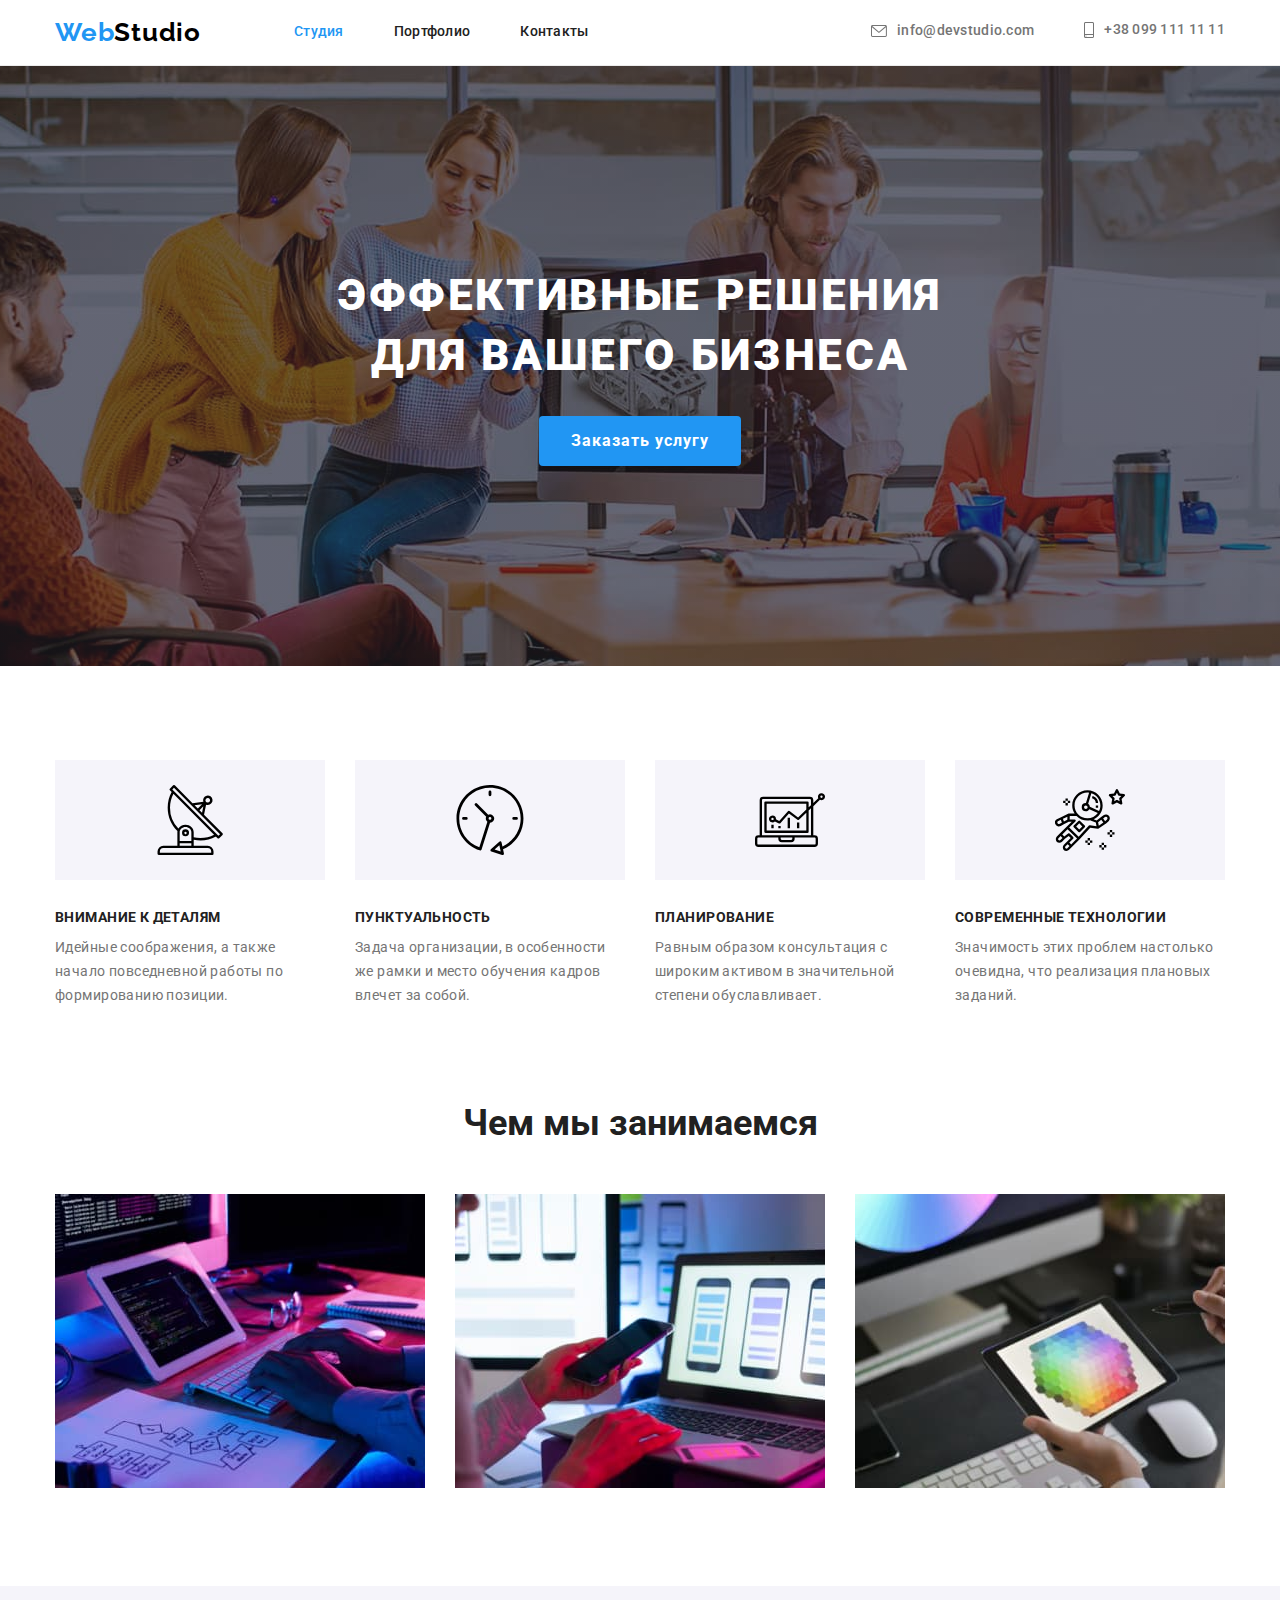
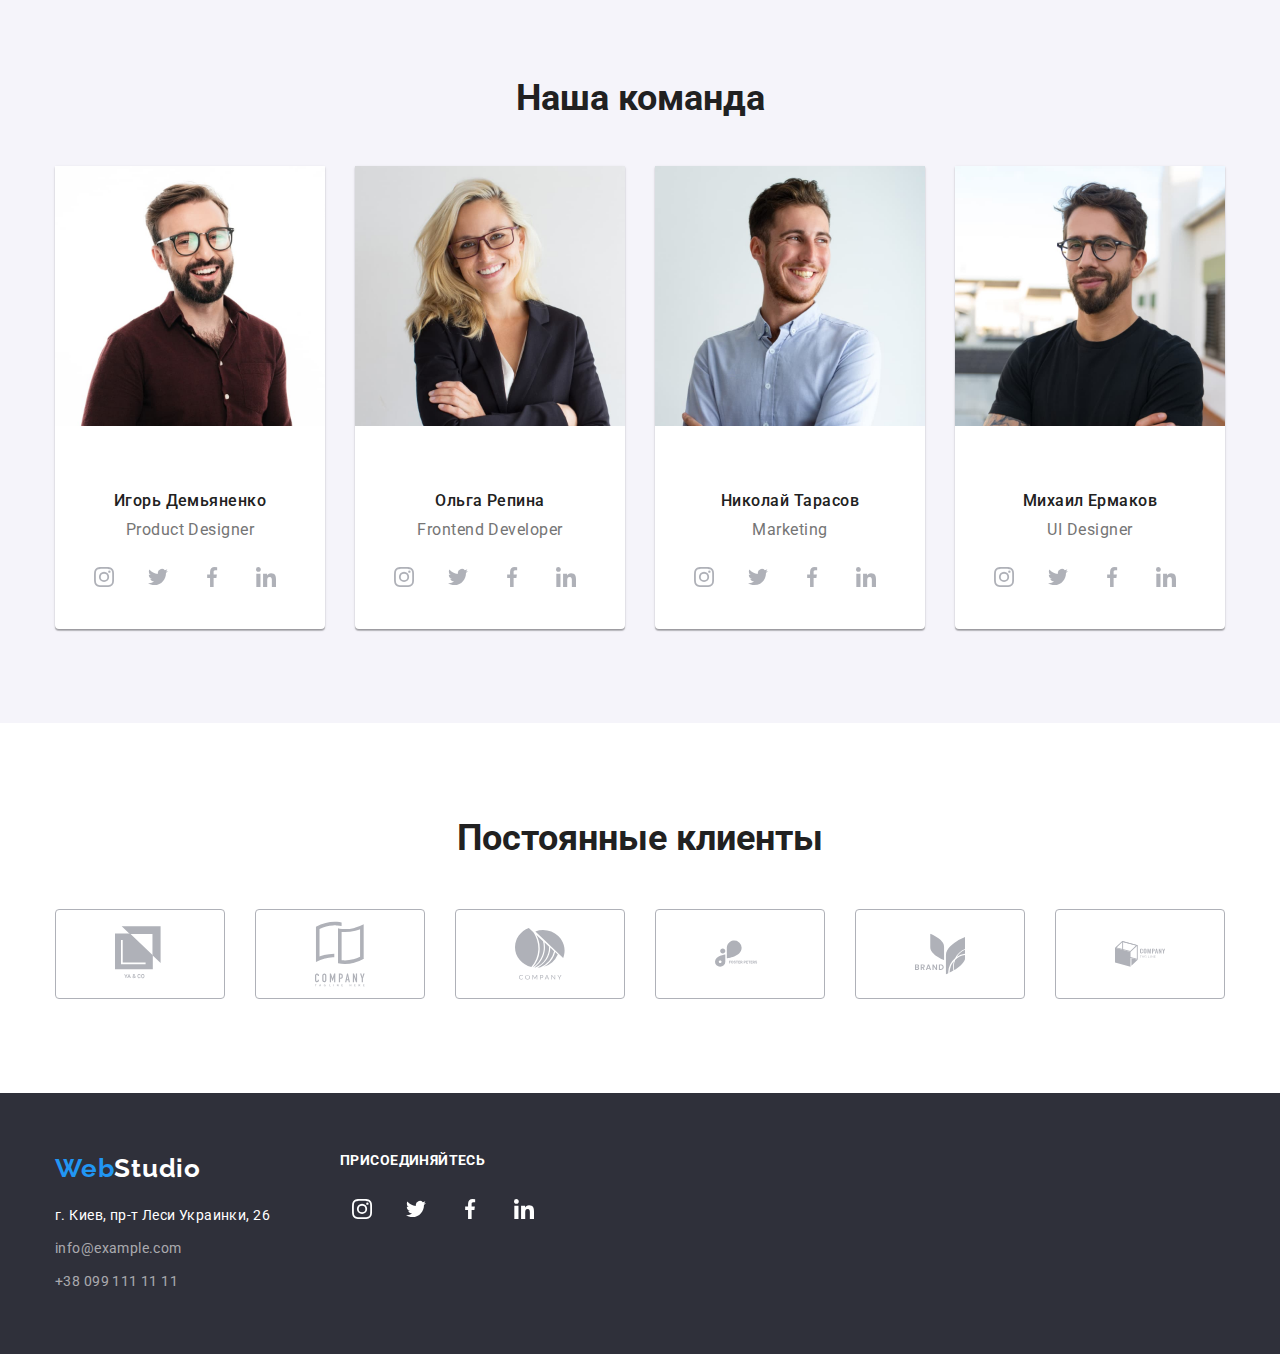
==== commit 80b39a0a: "копіює 4 дз" ====
--- a/index.html
+++ b/index.html
@@ -4,111 +4,108 @@
     <meta charset="UTF-8">
     <meta http-equiv="X-UA-Compatible" content="IE=edge">
     <meta name="viewport" content="width=device-width, initial-scale=1.0">
-    <link rel="stylesheet" href="node_modules/modern-normalize/modern-normalize.css">
+    <title>OksanaShcherbatyuk/goit-markup-hw-03</title>
+    <link rel="preconnect" href="https://fonts.gstatic.com">
+    <link href="https://fonts.googleapis.com/css2?family=Raleway:wght@700&family=Roboto:wght@400;500;700;900&display=swap"
+        rel="stylesheet">
+    <link rel="stylesheet" href="https://cdnjs.cloudflare.com/ajax/libs/modern-normalize/1.0.0/modern-normalize.min.css" />
     <link rel="stylesheet" href="./css/styles.css">
-    <link rel="preconnect" href="https://fonts.gstatic.com">
-    <link href="https://fonts.googleapis.com/css2?family=Raleway:wght@700&family=Roboto:wght@400;500;700;900&display=swap" rel="stylesheet">
-    <title>Студия</title>
 </head>
 <body class="wrapper">
     <!--header container-->
     <header class="header">
         <div class="container nav">
-            <nav class="nav-container">
-                <a class="logo" href="index.html"><span class="logo-brand">Web</span>Studio</a>
-                    <ul class="nav-panel">
-                        <li class="nav-item">
-                            <a class="nav-link active" href="./index.html">Студия</a>
-                        </li>
-                        <li class="nav-item">
-                            <a class="nav-link" href="./portfolio.html">Портфолио</a>
-                        </li>
-                        <li class="nav-item">
-                            <a class="nav-link" href="#footer">Контакты</a>
-                        </li>
-                    </ul>
-            </nav>
-            <ul class="contacts-container">
-                <li class="nav-contacts">
-                    <a href="mailto:info@devstudio.com">
-                        <svg class="icon-contacts" width="16px" height="12px">
-                            <use href="./img/icons/icons.svg#icon-envelope"></use>
-                        </svg>
+          <a class="logo" href="/"><span class="logo-brand">Web</span>Studio</a>
+          <nav class="nav-container">
+                <ul class="nav-panel">
+                    <li class="nav-item"><a class="nav-link active" href="/">Студия</a></li>
+                    <li class="nav-item"><a class="nav-link" href="./portfolio.html">Портфолио</a></li>
+                    <li class="nav-item"><a class="nav-link" href="#footer">Контакты</a></li>
+                </ul>
+          </nav>
+          <ul class="contacts-container">
+                <li class="nav-contacts"><a href="mailto:info@devstudio.com">
+                    <svg class="icon-contacts" width="16px" height="12px">
+                        <use href="./images/icons/icons.svg#icon-envelope"></use>
+                    </svg>
                     info@devstudio.com</a>
                 </li>
-                <li class="nav-contacts">
-                    <a href="tel:+380991111111">
-                        <svg class="icon-contacts" width="10px" height="16px">
-                            <use href="./img/icons/icons.svg#icon-smartphone"></use>
-                        </svg>
+                <li class="nav-contacts"><a href="tel:+380991111111">
+                    <svg class="icon-contacts" width="10px" height="16px">
+                        <use href="./images/icons/icons.svg#icon-smartphone"></use>
+                    </svg>
                     +38 099 111 11 11</a>
                 </li>
-            </ul>
+          </ul>
         </div>
     </header>
     <main>
-        <!--banner container-->
-        <section class="main-banner overlay">
-            <div class="container banner">
-                <h2 class="banner-slogan">Эффективные решения<br>для вашего бизнеса</h2>
-                <button type="button" class="btn">Заказать услугу</button>
-            </div>
-        </section>
-        <!--preferences section-->
+        <!--Hero-section-->
+        <section class="main-banner">
+            <div class="container">
+                <h1 class="banner-slogan">Эффективные решения<br>для вашего бизнеса</h1>
+                <button type="button" class="button btn-index">Заказать услугу</button>
+            </div>
+        </section>
+        <!--Advantages-section-->
         <section class="section">
             <div class="container">
-                <h1 class="hidden">WebStudio</h1>
-                <ul class="preferences">
-                    <li class="preferences-list">
-                        <div class="preferences-icon-container">
-                            <svg width="70px" height="70px">
-                                <use href="./img/icons/icons.svg#icon-satellite"></use>
-                            </svg>
-                        </div>
-                        <h3>Внимание к деталям</h3>
-                        <p>Идейные соображения, а также начало повседневной работы по формированию позиции.</p>
-                    </li>
-                    <li class="preferences-list">
-                        <div class="preferences-icon-container">
-                            <svg width="70px" height="70px">
-                                <use href="./img/icons/icons.svg#icon-clock"></use>
-                            </svg>
-                        </div>
-                        <h3>Пунктуальность</h3>
-                        <p>Задача организации, в особенности же рамки и место обучения кадров влечет за собой.</p>
-                    </li>
-                    <li class="preferences-list">
-                        <div class="preferences-icon-container">
-                            <svg width="70px" height="70px">
-                                <use href="./img/icons/icons.svg#icon-diagram"></use>
-                            </svg>
-                        </div>
-                        <h3>Планирование</h3>
-                        <p>Равным образом консультация с широким активом в значительной степени обуславливает.</p>
-                    </li>
-                    <li class="preferences-list">
-                        <div class="preferences-icon-container">
-                            <svg width="70px" height="70px">
-                                <use href="./img/icons/icons.svg#icon-astronaut"></use>
-                            </svg>
-                        </div>
-                        <h3>Современные технологии</h3>
-                        <p>Значимость этих проблем настолько очевидна, что реализация плановых заданий.</p>
-                    </li>
-                </ul>
+            <h2 class="hidden">Преимущества</h2>
+            <ul class="advantages">
+                <li class="advantages-list">
+                    <div class="advantages-icon-container">
+                        <svg width="70px" height="70px">
+                            <use href="./images/icons/icons.svg#icon-satellite"></use>
+                        </svg>
+                    </div>
+                    <h3>Внимание к деталям</h3>
+                    <p>Идейные соображения, а также начало повседневной работы по формированию позиции.</p>
+                </li>
+                <li class="advantages-list">
+                    <div class="advantages-icon-container">
+                        <svg width="70px" height="70px">
+                            <use href="./images/icons/icons.svg#icon-clock"></use>
+                        </svg>
+                    </div>
+                    <h3>Пунктуальность</h3>
+                    <p>Задача организации, в особенности же рамки и место обучения кадров влечет за собой.</p>
+                </li>
+                <li class="advantages-list">
+                    <div class="advantages-icon-container">
+                        <svg width="70px" height="70px">
+                            <use href="./images/icons/icons.svg#icon-diagram"></use>
+                        </svg>
+                    </div>
+                    <h3>Планирование</h3>
+                    <p>Равным образом консультация с широким активом в значительной степени обуславливает.</p>
+                </li>
+                <li class="advantages-list">
+                    <div class="advantages-icon-container">
+                        <svg width="70px" height="70px">
+                            <use href="./images/icons/icons.svg#icon-astronaut"></use>
+                        </svg>
+                    </div>
+                    <h3>Современные технологии</h3>
+                    <p>Значимость этих проблем настолько очевидна, что реализация плановых заданий.</p>
+                </li>
+            </ul>
             </div>
         </section>
         <!--whatwedo section-->
         <section class="section whatwedo">
             <div class="container">
-                <h2 class="section-title">Чем мы занимаемся</h2>
-                <div class="whatwedo-container">
-                    <ul class="whatwedo-list">
-                        <li class="whatwedopic"><img src="./img/img1.jpg" width="370" title="Разработка сайтов" alt="Разработка сайтов"></li>
-                        <li class="whatwedopic"><img src="./img/img2.jpg" width="370" title="Разработка мобильных приложений" alt="Разработка мобильных приложений"></li>
-                        <li class="whatwedopic"><img src="./img/img3.jpg" width="370" title="Дизайн интерфейса" alt="Дизайн интерфейса"></li>
-                    </ul>
-                </div>
+            <h2 class="section-title">Чем мы занимаемся</h2>
+            <ul class="whatwedo-container">
+                <li class="whatwedopic">
+                    <img src="./images/img1.jpg" width="370" title="Разработка сайтов" alt="Разработка сайтов">
+                </li>
+                <li class="whatwedopic">
+                    <img src="./images/img2.jpg" width="370" title="Разработка мобильных приложений" alt="Разработка мобильных приложений">
+                </li>
+                <li class="whatwedopic">
+                    <img src="./images/img3.jpg" width="370" title="Дизайн интерфейса" alt="Дизайн интерфейса"> 
+                </li>
+            </ul>
             </div>
         </section>
         <!--team section-->
@@ -117,151 +114,152 @@
                 <h2 class="section-title">Наша команда</h2>
                 <ul class="team-list">
                     <li class="team-card">
-                        <img src="./img/team1.jpg" width="270" title="Игорь Демьяненко" alt="Игорь Демьяненко">
+                        <img src="./images/team1.jpg" width="270" title="Игорь Демьяненко" alt="Игорь Демьяненко">
                         <div class="team-descr">
-                            <h4>Игорь Демьяненко</h4>
-                            <p>Product Designer</p>
-                            <ul class="team-sl-list">
-                                <li class="team-icons">
-                                    <a class="team-link" href="#">
-                                        <svg class="team-link-icon" width="20px" height="20px">
-                                            <use href="./img/icons/icons.svg#icon-instagram"></use>
-                                        </svg>
-                                    </a>
-                                </li>
-                                <li class="team-icons">
-                                    <a class="team-link" href="#">
-                                        <svg class="team-link-icon" width="20px" height="20px">
-                                            <use href="./img/icons/icons.svg#icon-twitter"></use>
-                                        </svg>
-                                    </a>
-                                </li>                                    
-                                <li class="team-icons">
-                                    <a class="team-link" href="#">
-                                        <svg class="team-link-icon" width="20px" height="20px">
-                                            <use href="./img/icons/icons.svg#icon-facebook"></use>
-                                        </svg>
-                                    </a>
-                                </li>
-                                <li class="team-icons">
-                                    <a class="team-link" href="#">
-                                        <svg class="team-link-icon" width="20px" height="20px">
-                                            <use href="./img/icons/icons.svg#icon-linkedin"></use>
-                                        </svg>
-                                    </a>
-                                </li>
-                            </ul>
+                        <h3>Игорь Демьяненко</h3>
+                        <p>Product Designer</p>
+                        <ul class="team-sl-list">
+                            <li class="team-icons">
+                                <a class="team-link" href="#">
+                                    <svg class="team-link-icon" width="20px" height="20px">
+                                        <use href="./images/icons/icons.svg#icon-instagram"></use>
+                                    </svg>
+                                </a>
+                            </li>
+                            <li class="team-icons">
+                                <a class="team-link" href="#">
+                                    <svg class="team-link-icon" width="20px" height="20px">
+                                        <use href="./images/icons/icons.svg#icon-twitter"></use>
+                                    </svg>
+                                </a>
+                            </li>
+                            <li class="team-icons">
+                                <a class="team-link" href="#">
+                                    <svg class="team-link-icon" width="20px" height="20px">
+                                        <use href="./images/icons/icons.svg#icon-facebook"></use>
+                                    </svg>
+                                </a>
+                            </li>
+                            <li class="team-icons">
+                                <a class="team-link" href="#">
+                                    <svg class="team-link-icon" width="20px" height="20px">
+                                        <use href="./images/icons/icons.svg#icon-linkedin"></use>
+                                    </svg>
+                                </a>
+                            </li>
+                        </ul>
                         </div>
+                        
                     </li>
                     <li class="team-card">
-                        <img src="./img/team2.jpg" width="270" title="Ольга Репина" alt="Ольга Репина">
+                        <img src="./images/team2.jpg" width="270" title="Ольга Репина" alt="Ольга Репина">
                         <div class="team-descr">
-                            <h4>Ольга Репина</h4>
-                            <p>Frontend Developer</p>
-                            <ul class="team-sl-list">
-                                <li class="team-icons">
-                                    <a class="team-link" href="#">
-                                        <svg class="team-link-icon" width="20px" height="20px">
-                                            <use href="./img/icons/icons.svg#icon-instagram"></use>
-                                        </svg>
-                                    </a>
-                                </li>
-                                <li class="team-icons">
-                                    <a class="team-link" href="#">
-                                        <svg class="team-link-icon" width="20px" height="20px">
-                                            <use href="./img/icons/icons.svg#icon-twitter"></use>
-                                        </svg>
-                                    </a>
-                                </li>
-                                <li class="team-icons">
-                                    <a class="team-link" href="#">
-                                        <svg class="team-link-icon" width="20px" height="20px">
-                                            <use href="./img/icons/icons.svg#icon-facebook"></use>
-                                        </svg>
-                                    </a>
-                                </li>
-                                <li class="team-icons">
-                                    <a class="team-link" href="#">
-                                        <svg class="team-link-icon" width="20px" height="20px">
-                                            <use href="./img/icons/icons.svg#icon-linkedin"></use>
-                                        </svg>
-                                    </a>
-                                </li>
-                            </ul>
+                        <h3>Ольга Репина</h3>
+                        <p>Frontend Developer</p>
+                        <ul class="team-sl-list">
+                            <li class="team-icons">
+                                <a class="team-link" href="#">
+                                    <svg class="team-link-icon" width="20px" height="20px">
+                                        <use href="./images/icons/icons.svg#icon-instagram"></use>
+                                    </svg>
+                                </a>
+                            </li>
+                            <li class="team-icons">
+                                <a class="team-link" href="#">
+                                    <svg class="team-link-icon" width="20px" height="20px">
+                                        <use href="./images/icons/icons.svg#icon-twitter"></use>
+                                    </svg>
+                                </a>
+                            </li>
+                            <li class="team-icons">
+                                <a class="team-link" href="#">
+                                    <svg class="team-link-icon" width="20px" height="20px">
+                                        <use href="./images/icons/icons.svg#icon-facebook"></use>
+                                    </svg>
+                                </a>
+                            </li>
+                            <li class="team-icons">
+                                <a class="team-link" href="#">
+                                    <svg class="team-link-icon" width="20px" height="20px">
+                                        <use href="./images/icons/icons.svg#icon-linkedin"></use>
+                                    </svg>
+                                </a>
+                            </li>
+                        </ul>
                         </div>
                     </li>
                     <li class="team-card">
-                        <img src="./img/team3.jpg" width="270" title="Николай Тарасов" alt="Николай Тарасов">
+                        <img src="./images/team3.jpg" width="270" title="Николай Тарасов" alt="Николай Тарасов">
                         <div class="team-descr">
-                            <h4>Николай Тарасов</h4>
-                            <p>Marketing</p>
-                            <ul class="team-sl-list">
-                                <li class="team-icons">
-                                    <a class="team-link" href="#">
-                                        <svg class="team-link-icon" width="20px" height="20px">
-                                            <use href="./img/icons/icons.svg#icon-instagram"></use>
-                                        </svg>
-                                    </a>
-                                </li>
-                                <li class="team-icons">
-                                    <a class="team-link" href="#">
-                                        <svg class="team-link-icon" width="20px" height="20px">
-                                            <use href="./img/icons/icons.svg#icon-twitter"></use>
-                                        </svg>
-                                    </a>
-                                </li>
-                                <li class="team-icons">
-                                    <a class="team-link" href="#">
-                                        <svg class="team-link-icon" width="20px" height="20px">
-                                            <use href="./img/icons/icons.svg#icon-facebook"></use>
-                                        </svg>
-                                    </a>
-                                </li>
-                                <li class="team-icons">
-                                    <a class="team-link" href="#">
-                                        <svg class="team-link-icon" width="20px" height="20px">
-                                            <use href="./img/icons/icons.svg#icon-linkedin"></use>
-                                        </svg>
-                                    </a>
-                                </li>
-                            </ul>
+                        <h3>Николай Тарасов</h3>
+                        <p>Marketing</p>
+                        <ul class="team-sl-list">
+                            <li class="team-icons">
+                                <a class="team-link" href="#">
+                                    <svg class="team-link-icon" width="20px" height="20px">
+                                        <use href="./images/icons/icons.svg#icon-instagram"></use>
+                                    </svg>
+                                </a>
+                            </li>
+                            <li class="team-icons">
+                                <a class="team-link" href="#">
+                                    <svg class="team-link-icon" width="20px" height="20px">
+                                        <use href="./images/icons/icons.svg#icon-twitter"></use>
+                                    </svg>
+                                </a>
+                            </li>
+                            <li class="team-icons">
+                                <a class="team-link" href="#">
+                                    <svg class="team-link-icon" width="20px" height="20px">
+                                        <use href="./images/icons/icons.svg#icon-facebook"></use>
+                                    </svg>
+                                </a>
+                            </li>
+                            <li class="team-icons">
+                                <a class="team-link" href="#">
+                                    <svg class="team-link-icon" width="20px" height="20px">
+                                        <use href="./images/icons/icons.svg#icon-linkedin"></use>
+                                    </svg>
+                                </a>
+                            </li>
+                        </ul>
                         </div>
                     </li>
                     <li class="team-card">
-                        <img src="./img/team4.jpg" width="270" title="Михаил Ермаков" alt="Михаил Ермаков">
+                        <img src="./images/team4.jpg" width="270" title="Михаил Ермаков"  alt="Михаил Ермаков">
                         <div class="team-descr">
-                            <h4>Михаил Ермаков</h4>
-                            <p>UI Designer</p>
-                            <ul class="team-sl-list">
-                                <li class="team-icons">
-                                    <a class="team-link" href="#">
-                                        <svg class="team-link-icon" width="20px" height="20px">
-                                            <use href="./img/icons/icons.svg#icon-instagram"></use>
-                                        </svg>
-                                    </a>
-                                </li>
-                                <li class="team-icons">
-                                    <a class="team-link" href="#">
-                                        <svg class="team-link-icon" width="20px" height="20px">
-                                            <use href="./img/icons/icons.svg#icon-twitter"></use>
-                                        </svg>
-                                    </a>
-                                </li>
-                                <li class="team-icons">
-                                    <a class="team-link" href="#">
-                                        <svg class="team-link-icon" width="20px" height="20px">
-                                            <use href="./img/icons/icons.svg#icon-facebook"></use>
-                                        </svg>
-                                    </a>
-                                </li>
-                                <li class="team-icons">
-                                    <a class="team-link" href="#">
-                                        <svg class="team-link-icon" width="20px" height="20px">
-                                            <use href="./img/icons/icons.svg#icon-linkedin"></use>
-                                        </svg>
-                                    </a>
-                                </li>
-                            </ul>
+                        <h3>Михаил Ермаков</h3>
+                        <p>UI Designer</p>
+                        <ul class="team-sl-list">
+                            <li class="team-icons">
+                                <a class="team-link" href="#">
+                                    <svg class="team-link-icon" width="20px" height="20px">
+                                        <use href="./images/icons/icons.svg#icon-instagram"></use>
+                                    </svg>
+                                </a>
+                            </li>
+                            <li class="team-icons">
+                                <a class="team-link" href="#">
+                                    <svg class="team-link-icon" width="20px" height="20px">
+                                        <use href="./images/icons/icons.svg#icon-twitter"></use>
+                                    </svg>
+                                </a>
+                            </li>
+                            <li class="team-icons">
+                                <a class="team-link" href="#">
+                                    <svg class="team-link-icon" width="20px" height="20px">
+                                        <use href="./images/icons/icons.svg#icon-facebook"></use>
+                                    </svg>
+                                </a>
+                            </li>
+                            <li class="team-icons">
+                                <a class="team-link" href="#">
+                                    <svg class="team-link-icon" width="20px" height="20px">
+                                        <use href="./images/icons/icons.svg#icon-linkedin"></use>
+                                    </svg>
+                                </a>
+                            </li>
+                        </ul>
                         </div>
                     </li>
                 </ul>
@@ -276,52 +274,52 @@
                         <a href="#">
                             <div class="client-container">
                                 <svg class="client-icon">
-                                    <use href="./img/icons/icons.svg#icon-logo-company1"></use>
-                                </svg>
-                            </div>
-                        </a>
-                    </li>
-                    <li class="client-list">
-                        <a href="#">
-                            <div class="client-container">
-                                <svg class="client-icon">
-                                    <use href="./img/icons/icons.svg#icon-logo-company2"></use>
-                                </svg>
-                            </div>
-                        </a>
-                    </li>
-                    <li class="client-list">
-                        <a href="#">
-                            <div class="client-container">
-                                <svg class="client-icon">
-                                    <use href="./img/icons/icons.svg#icon-logo-company3"></use>
-                                </svg>
-                            </div>
-                        </a>
-                    </li>
-                    <li class="client-list">
-                        <a href="#">
-                            <div class="client-container">
-                                <svg class="client-icon">
-                                    <use href="./img/icons/icons.svg#icon-logo-company4"></use>
-                                </svg>
-                            </div>
-                        </a>
-                    </li>
-                    <li class="client-list">
-                        <a href="#">
-                            <div class="client-container">
-                                <svg class="client-icon">
-                                    <use href="./img/icons/icons.svg#icon-logo-company5"></use>
-                                </svg>
-                            </div>
-                        </a>
-                    </li>
-                    <li class="client-list">
-                        <a href="#">
-                            <div class="client-container">
-                                <svg class="client-icon">
-                                    <use href="./img/icons/icons.svg#icon-logo-company6"></use>
+                                    <use href="./images/icons/icons.svg#icon-logo-company1"></use>
+                                </svg>
+                            </div>
+                        </a>
+                    </li>
+                    <li class="client-list">
+                        <a href="#">
+                            <div class="client-container">
+                                <svg class="client-icon">
+                                    <use href="./images/icons/icons.svg#icon-logo-company2"></use>
+                                </svg>
+                            </div>
+                        </a>
+                    </li>
+                    <li class="client-list">
+                        <a href="#">
+                            <div class="client-container">
+                                <svg class="client-icon">
+                                    <use href="./images/icons/icons.svg#icon-logo-company3"></use>
+                                </svg>
+                            </div>
+                        </a>
+                    </li>
+                    <li class="client-list">
+                        <a href="#">
+                            <div class="client-container">
+                                <svg class="client-icon">
+                                    <use href="./images/icons/icons.svg#icon-logo-company4"></use>
+                                </svg>
+                            </div>
+                        </a>
+                    </li>
+                    <li class="client-list">
+                        <a href="#">
+                            <div class="client-container">
+                                <svg class="client-icon">
+                                    <use href="./images/icons/icons.svg#icon-logo-company5"></use>
+                                </svg>
+                            </div>
+                        </a>
+                    </li>
+                    <li class="client-list">
+                        <a href="#">
+                            <div class="client-container">
+                                <svg class="client-icon">
+                                    <use href="./images/icons/icons.svg#icon-logo-company6"></use>
                                 </svg>
                             </div>
                         </a>
@@ -334,51 +332,51 @@
     <footer id="footer">
         <div class="container footer-container">
             <div class="footer-left-column">
-                <a class="logo-footer" href="index.html"><span class="logo-brand">Web</span>Studio</a>
-                <ul>
-                    <li class="footer-contacts-list">
-                        <address class="address">г. Киев, пр-т Леси Украинки, 26</address>
-                    </li>
-                    <li class="footer-contacts-list">
-                        <a class="nav-contacts" href="mailto:info@example.com">info@example.com</a>
-                    </li>
-                    <li class="footer-contacts-list">
-                        <a class="nav-contacts" href="tel:+380991111111">+38 099 111 11 11</a>
-                    </li>
-                </ul>
+            <a class="logo-footer" href="/"><span class="logo-brand">Web</span>Studio</a>
+            <ul>
+                <li class="footer-contacts-list">
+                    <address class="address">г. Киев, пр-т Леси Украинки, 26</address>
+                </li>
+                <li class="footer-contacts-list">
+                    <a class="nav-contacts" href="mailto:info@example.com">info@example.com</a>
+                </li>
+                <li class="footer-contacts-list">
+                    <a class="nav-contacts" href="tel:+380991111111">+38 099 111 11 11</a>
+                </li>
+            </ul>
             </div>
             <div class="footer-right-column">
-                <strong class="footer-join">присоединяйтесь</strong>
-                <ul class="footer-sb-list">
-                    <li class="sb-li">
-                        <a class="sb-link" href="#">
-                            <svg class="sb-icon" width="20px" height="20px">
-                                <use href="./img/icons/icons.svg#icon-instagram"></use>
-                            </svg>
-                        </a>
-                    </li>
-                    <li class="sb-li">
-                        <a class="sb-link" href="#">
-                            <svg class="sb-icon" width="20px" height="20px">
-                                <use href="./img/icons/icons.svg#icon-twitter"></use>
-                            </svg>
-                        </a>
-                    </li>
-                    <li class="sb-li">
-                        <a class="sb-link" href="#">
-                            <svg class="sb-icon" width="20px" height="20px">
-                                <use href="./img/icons/icons.svg#icon-facebook"></use>
-                            </svg>
-                        </a>
-                    </li>      
-                    <li class="sb-li">
-                        <a class="sb-link" href="#">
-                            <svg class="sb-icon" width="20px" height="20px">
-                                <use href="./img/icons/icons.svg#icon-linkedin"></use>
-                            </svg>
-                        </a>
-                    </li>                    
-                </ul>
+            <strong class="footer-join">присоединяйтесь</strong>
+            <ul class="footer-sb-list">
+                <li class="sb-li">
+                    <a class="sb-link" href="#">
+                        <svg class="sb-icon" width="20px" height="20px">
+                            <use href="./images/icons/icons.svg#icon-instagram"></use>
+                        </svg>
+                    </a>
+                </li>
+                <li class="sb-li">
+                    <a class="sb-link" href="#">
+                        <svg class="sb-icon" width="20px" height="20px">
+                            <use href="./images/icons/icons.svg#icon-twitter"></use>
+                        </svg>
+                    </a>
+                </li>
+                <li class="sb-li">
+                    <a class="sb-link" href="#">
+                        <svg class="sb-icon" width="20px" height="20px">
+                            <use href="./images/icons/icons.svg#icon-facebook"></use>
+                        </svg>
+                    </a>
+                </li>
+                <li class="sb-li">
+                    <a class="sb-link" href="#">
+                        <svg class="sb-icon" width="20px" height="20px">
+                            <use href="./images/icons/icons.svg#icon-linkedin"></use>
+                        </svg>
+                    </a>
+                </li>
+            </ul>
             </div>
         </div>
     </footer>
--- a/css/styles.css
+++ b/css/styles.css
@@ -1,606 +1,630 @@
 :root {
-  --background-color: #ffffff;
-  --brand-color: #2196f3;
-  --text-color-primary: #212121;
-  --text-color-secondary: #757575;
-  --text-color-adrress-op60: rgba(255, 255, 255, 0.6);
-  --set-gap30: 30px;
-  --set-gap94: 94px;
-  font-family: 'Roboto', sans-serif;
-}
-
-* {
-  box-sizing: border-box;
-}
-
-*::before,
-::after {
-  box-sizing: inherit;
+        --background-color: #ffffff;
+        --brand-color: #2196F3;
+        --text-color-primary: #212121;
+        --text-color-secondary: #757575;
+        --text-color-adrress-op60: rgba(255, 255, 255, 0.6);
+        --set-gap30: 30px;
+        --set-gap94: 94px;
+}
+body {
+    font-family: 'Roboto', sans-serif;
+    background-color: var(--background-color);
+    color: var(--text-color-primary);
+}
+
+.wrapper {
+    max-width: 1600px;
 }
 
 a {
-  text-decoration: none;
-}
-
+    text-decoration: none;
+}  
 ul {
-  list-style: none;
-  padding: 0;
-  margin: 0;
-}
-
+    list-style: none;
+    padding: 0;
+    margin: 0;
+}
+  
 h1,
 h2,
 h3,
-h4,
+body,
 p {
-  margin: 0;
+    margin: 0;
 }
 
 .hidden {
-  display: none;
-}
+    display: none;
+}
+
+.nav-item:not(:last-child) {
+    margin-right: 50px;
+}
+
 
 .section-title {
-  margin-top: 0;
-  margin-bottom: 50px;
-}
-
+    margin-top: 0;
+    margin-bottom: 50px;
+}
+
+.container {
+    max-width: 1200px;
+    padding-left: 15px;
+    padding-right: 15px;
+    margin-top: 0;
+    margin-left: auto;
+    margin-right: auto;
+}
+
+.nav,
+.main-banner,
+.nav-panel,
+.contacts-container  {
+    display: flex;
+    align-items: center;
+}
+
+.contacts-container {
+    margin-left: auto;
+}
+
+
+.header {
+    /*padding-top: 24px;
+        padding-bottom: 25px;*/
+    border-bottom: 1px solid #ececec;
+}
+/*.nav {
+    justify-content: space-between;
+    min-height: 80px;
+}*/
+
+.logo {
+    margin-right: 93px;
+    margin-top: 0;
+    margin-bottom: 0;
+
+    font-family: 'Raleway', sans-serif;
+    font-weight: 700;
+    font-size: 26px;
+    letter-spacing: 0.03em;
+    color: #000000;
+}
+
+.logo-brand {
+    color: var(--brand-color)
+}
+
+.nav-link.active {
+    color: var(--brand-color);
+}
+
+.nav-link{
+    display: block;
+    padding-top: 24px;
+    padding-bottom: 25px;
+
+    color: var(--text-color-primary);
+    font-weight: 500;
+    font-size: 14px;
+    line-height: 1.14;
+    letter-spacing: 0.02em;  
+}
+
+.nav-link:hover, .nav-link:focus {
+    color: var(--brand-color);
+}
+
+.nav-contacts:not(:last-child) {
+    margin-right: 50px;
+}
+
+.nav-contacts a{
+    display: inline-flex;
+
+    color: var(--text-color-secondary);
+    font-weight: 500;
+    font-size: 14px;
+    line-height: 1.14;
+    letter-spacing: 0.02em;
+    align-items: center;
+}
+
+.nav-contacts {
+    align-items: center;
+    margin-bottom: 0;
+}
+
+.nav-contacts a:hover {
+    color: var(--brand-color);
+}
+.nav-contacts a:focus {
+    color: var(--brand-color);
+}
+
+.icon-contacts {
+    fill: currentColor;
+    margin-right: 10px;
+    
+}
+/*.wrapper {
+    max-width: 1600px;
+}*/
+.main-banner {
+    max-width: 1600px;
+    margin-left: auto;
+    margin-right: auto;
+    background-color: #C4C4C4;
+    background-image: linear-gradient(to bottom,
+                rgba(47, 48, 58, 0.4),
+                rgba(47, 48, 58, 0.4)), url(../images/bg-image.jpg);
+        background-position: center;
+        background-repeat: no-repeat;
+        background-size: cover;
+    min-height: 600px;
+    padding-top: 200px;
+    padding-bottom: 200px;
+    text-align: center;
+}
+
+.banner-slogan {
+    margin-bottom: 30px;
+
+    color: var(--background-color);
+    font-weight: 900;
+    text-transform: uppercase;
+    font-size: 44px;
+    line-height: 1.36;
+    letter-spacing: 0.06em;
+    text-align: center;
+    
+    }
 button {
-  cursor: pointer;
-  border: none;
-}
-
-.wrapper {
-  max-width: 1600px;
-}
-
-.container {
-  max-width: 1230px;
-  padding-left: 15px;
-  padding-right: 15px;
-  margin-top: 0;
-  margin-left: auto;
-  margin-right: auto;
-}
-
-.nav,
-.nav-container,
-.main-banner,
-.nav-panel {
-  display: flex;
-  align-items: center;
-}
-
-.header {
-  border-bottom: 1px solid #ececec;
-}
-
-.nav {
-  justify-content: space-between;
-  min-height: 80px;
-}
-
-.logo {
-  color: #000000;
-  margin-right: 93px;
-  margin-top: 0;
-  margin-bottom: 0;
-  font-family: 'Raleway', sans-serif;
-  font-size: 26px;
-}
-
-.logo-brand {
-  color: var(--brand-color);
-}
-
-.nav-link.active {
-  color: var(--brand-color);
-}
-
-.nav-link {
-  display: inline-block;
-  color: var(--text-color-primary);
-  font-weight: 500;
-  font-size: 14px;
-  line-height: 1;
-  letter-spacing: 0.02em;
-
-  /* padding-top: 32px;
-  padding-bottom: 32px; */
-}
-
-.nav-item {
-  margin-right: 50px;
-}
-
-.nav-item:last-child {
-  margin-right: 0;
-}
-
-.nav-panel a:hover,
-.nav-panel a:focus {
-  color: var(--brand-color);
-}
-
-.contacts-container,
-.nav-contacts {
-  display: flex;
-}
-
-.nav-contacts {
-  margin-right: 50px;
-  align-items: center;
-  margin-bottom: 0;
-}
-
-.nav-contacts:last-child {
-  margin-right: 0;
-}
-
-.icon-contacts {
-  fill: currentColor;
-  margin-right: 10px;
-  display: flex;
-}
-
-.nav-contacts a {
-  color: var(--text-color-secondary);
-  text-decoration: none;
-  font-weight: 500;
-  font-size: 14px;
-  line-height: 1;
-  letter-spacing: 0.02em;
-  display: inline-flex;
-  align-items: center;
-}
-
-.nav-contacts a:hover,
-.nav-contacts a:focus {
-  color: var(--brand-color);
-}
-
-.main-banner {
-  background-color: #2f303a;
-  min-height: 600px;
-}
-
-.banner {
-  display: flex;
-  flex-wrap: wrap;
-  flex-direction: column;
-  align-items: center;
-}
-
-.overlay {
-  max-width: 1600px;
-  margin-left: auto;
-  margin-right: auto;
-  background-color: #2c2c2c;
-  background-image: linear-gradient(
-    to bottom,
-    rgba(47, 48, 58, 0.4),
-    rgba(47, 48, 58, 0.4)
-  ), url(../img/bg-image.jpg);
-  background-position: center;
-  background-repeat: no-repeat;
-  background-size: cover;
-}
-
-.banner-slogan {
-  color: var(--background-color);
-  font-weight: 900;
-  text-transform: uppercase;
-  font-size: 44px;
-  line-height: 1.16;
-  letter-spacing: 0.06em;
-  text-align: center;
-  margin-bottom: 30px;
-}
-
-.btn {
-  background-color: var(--brand-color);
-  color: var(--background-color);
-  font-weight: 700;
-  font-size: 16px;
-  line-height: 1.6;
-  letter-spacing: 0.06em;
-  box-shadow: 0px 4px 4px rgba(0, 0, 0, 0.15);
-  border-radius: 4px;
-  padding: 10px 32px;
-  display: inline-block;
-}
-
-.btn:hover {
-  background-color: #ffffff;
-  color: var(--text-color-primary);
+    cursor: pointer;
+    border: none;
+    }
+    
+.button  {
+    display: inline-block;
+    
+    }
+    
+
+.btn-index {
+    border-radius: 4px;
+    padding: 10px 32px;
+    min-width: 200px;
+    min-height: 50px;
+    
+
+    background-color: var(--brand-color);
+    color: var(--background-color);
+    font-weight: 700;
+    font-size: 16px;
+    line-height: 1.88;
+    letter-spacing: 0.06em;
+    box-shadow: 0px 4px 4px rgba(0, 0, 0, 0.15);
+    
+}
+
+.btn-index:hover, .btn-index:focus {
+    background-color: #ffffff;
+    color: var(--text-color-primary);
 }
 
 .section {
-  padding-top: var(--set-gap94);
-}
-
-.preferences,
-.whatwedo-list,
+    padding-top: var(--set-gap94);
+}
+
+.advantages,
+.whatwedo-container,
 .team-list,
 .client-set {
-  display: flex;
-  justify-content: space-between;
-}
-
-.preferences-list {
-  width: calc(100% / 4 - var(--set-gap30));
-  margin-right: var(--set-gap30);
-}
-
-.preferences-list:last-child {
-  margin-right: 0;
-}
-
-.preferences-icon-container {
-  background-color: #f5f4fa;
-  height: 120px;
-  margin-bottom: var(--set-gap30);
-  display: flex;
-  justify-content: center;
-  align-items: center;
-  color: var(--text-color-primary);
-}
-
-.preferences h3 {
-  margin-bottom: 10px;
-  color: var(--text-color-primary);
-  font-weight: 700;
-  font-size: 14px;
-  line-height: 1;
-  letter-spacing: 0.03em;
-  text-transform: uppercase;
-}
-
-.preferences p {
-  color: var(--text-color-secondary);
-  font-weight: 400;
-  font-size: 14px;
-  line-height: 1.46;
-  letter-spacing: 0.03em;
-}
-
-.whatwedo,
-.team,
-.clients,
-.portfolio {
-  padding-bottom: var(--set-gap94);
+    display: flex;
+    justify-content: space-between;
+}
+
+.advantages-list {
+    width: calc(100%  - var(--set-gap30)*3/4);
+    margin-right: var(--set-gap30);
+}
+
+.advantages-list:last-child {
+    margin-right: 0;
+}
+
+.advantages-icon-container {
+    background-color: #f5f4fa;
+    height: 120px;
+    margin-bottom: var(--set-gap30);
+    display: flex;
+    justify-content: center;
+    align-items: center;
+    color: var(--text-color-primary);
+}
+.advantages h3 {
+
+    margin-bottom: 10px;
+
+    color: var(--text-color-primary);
+    font-weight: 700;
+    font-size: 14px;
+    line-height: 1.14;
+    letter-spacing: 0.03em;
+    text-transform: uppercase;
+    
+}
+
+.advantages p {
+    color: var(--text-color-secondary);
+    font-weight: 400;
+    font-size: 14px;
+    line-height: 1.71;
+    letter-spacing: 0.03em;
 }
 
 .whatwedo h2,
 .team h2,
 .clients h2 {
-  color: var(--text-color-primary);
-  font-weight: 700;
-  font-size: 36px;
-  line-height: 1;
-  letter-spacing: 0.03em;
-  text-align: center;
+    color: var(--text-color-primary);
+    font-weight: 700;
+    font-size: 36px;
+    line-height: 1.17;
+    text-align: center;
+}
+
+.whatwedo,
+.team,
+.portfolio,
+.clients {
+    padding-bottom: var(--set-gap94);
 }
 
 .whatwedopic {
-  display: block;
-  width: calc(100% / 3 - var(--set-gap30));
-  margin-right: var(--set-gap30);
+    display: block;
+    width: calc(100% - var(--set-gap30)*2/3);
+    margin-right: var(--set-gap30);
 }
 
 .whatwedopic:last-child {
-  margin-right: 0;
+    margin-right: 0;
 }
 
 .team {
-  background-color: #f5f4fa;
+    background-color: #f5f4fa;
 }
 
 .team-card {
-  background-color: var(--background-color);
-  width: 270px;
-  box-shadow: 0px 1px 3px rgba(0, 0, 0, 0.12), 0px 1px 1px rgba(0, 0, 0, 0.14),
-    0px 2px 1px rgba(0, 0, 0, 0.2);
-  border-radius: 0px 0px 4px 4px;
+    background-color: var(--background-color);
+    width: 270px;
+    
+    box-shadow: 0px 1px 3px rgba(0, 0, 0, 0.12), 0px 1px 1px rgba(0, 0, 0, 0.14), 0px 2px 1px rgba(0, 0, 0, 0.2);
+    border-radius: 0px 0px 4px 4px;
 }
 
 .team-descr {
-  padding-top: 30px;
-  padding-bottom: 30px;
-  padding-left: 32px;
-  padding-right: 32px;
+    padding-top: 30px;
+    padding-bottom: 30px;
+    padding-left: 32px;
+    padding-right: 32px;
 }
 
 .team-sl-list {
-  display: flex;
-  justify-content: center;
-  align-items: center;
+    display: flex;
+    justify-content: center;
+    align-items: center;
 }
 
 .team-link {
-  display: flex;
-  align-items: center;
-  justify-content: center;
-  height: 44px;
-  width: 44px;
-  border-radius: 50%;
-  margin-right: 10px;
+    display: flex;
+    align-items: center;
+    justify-content: center;
+    height: 44px;
+    width: 44px;
+    border-radius: 50%;
+    margin-right: 10px;
 }
 
 .team-link:last-child {
-  margin-right: 0;
+    margin-right: 0;
 }
 
 .team-link:hover,
 .team-link:focus {
-  background-color: var(--brand-color);
+    background-color: var(--brand-color);
 }
 
 .team-icons {
-  margin-right: 10px;
+    margin-right: 10px;
 }
 
 .team-link-icon {
-  fill: #afb1b8;
+    fill: #afb1b8;
 }
 
 .team-icons:hover .team-link-icon {
-  fill: var(--background-color);
-}
-
-.team h4,
+    fill: var(--background-color);
+}
+
+.team h2 {
+    color: var(--text-color-primary);
+    font-weight: 700;
+    font-size: 36px;
+    line-height: 1;
+    text-align: center;
+}
+
+.team h3,
 .team p {
-  font-size: 16px;
-  line-height: 1;
-  letter-spacing: 0.03em;
-  text-align: center;
-} 
-
-.team h4 {
-  color: var(--text-color-primary);
-  margin-top: 0;
-  margin-bottom: 10px;
-  font-weight: 500;
+    font-family: 'Roboto';
+    font-style: normal;
+    font-size: 16px;
+    line-height: 1.19;
+    letter-spacing: 0.03em;
+    text-align: center;
+    } 
+
+.team h3 {
+    margin-bottom: 10px;
+    padding-top: 30px;
+    color: var(--text-color-primary);
+    font-weight: 500;  
 }
 
 .team p {
-  color: var(--text-color-secondary);
-  font-weight: 400;
-  margin-bottom: 16px;
+    color: var(--text-color-secondary);
+    font-weight: 400;
+    margin-bottom: 16px;
 }
 
 .client-list {
-  display: block;
-  margin-right: var(--set-gap30);
+    display: block;
+    margin-right: var(--set-gap30);
 }
 
 .client-list:last-child {
-  margin-right: 0;
+    margin-right: 0;
 }
 
 .client-container {
-  max-height: 90px;
-  width: 170px;
-  border: 1px solid #afb1b8;
-  border-radius: 4px;
-  display: flex;
-  justify-content: center;
-  align-items: center;
-  color: #afb1b8;
+    max-height: 90px;
+    width: 170px;
+    border: 1px solid #afb1b8;
+    border-radius: 4px;
+    display: flex;
+    justify-content: center;
+    align-items: center;
+    color: #afb1b8;
 }
 
 .client-container:hover,
 .client-container:focus {
-  color: var(--brand-color);
-  border: 1px solid var(--brand-color);
+    color: var(--brand-color);
+    border: 1px solid var(--brand-color);
 }
 
 .client-icon {
-  fill: currentColor;
-  display: block;
-  max-width: 30%;
+    fill: currentColor;
+    display: block;
+    max-width: 30%;
 }
 
 #footer {
-  background-color: #2f303a;
+    background-color: #2F303A;
+    
 }
 
 #footer .nav-contacts {
-  font-weight: 400;
-  color: var(--text-color-adrress-op60);
-  font-size: 14px;
-  line-height: 1.46;
-  letter-spacing: 0.03em;
+    font-weight: 400;
+    color: var(--text-color-adrress-op60);
+    font-size: 14px;
+    line-height: 1.71;
+    letter-spacing: 0.03em;
+}
+
+.footer-contacts-list {
+    display: block;
+    margin-bottom: 9px;
+}
+
+.footer-contacts-list:last-child {
+    margin-bottom: 0;
 }
 
 #footer .nav-contacts:hover,
 #footer .nav-contacts:focus {
-  color: var(--brand-color);
+    color: var(--brand-color);
 }
 
 .footer-container {
-  padding-top: 60px;
-  padding-bottom: 60px;
-  display: flex;
-}
-
+    padding-top: 60px;
+    padding-bottom: 60px;
+    display: flex;
+}
 .logo-footer {
-  display: inline-flex;
-  color: var(--background-color);
-  font-family: 'Raleway', sans-serif;
-  font-size: 26px;
-  line-height: 1;
-  margin-bottom: 20px;
-}
-
-.logo-footer > .logo-brand {
-  color: var(--brand-color);
+    display: inline-flex;
+    margin-bottom: 20px;
+    font-family: 'Raleway', sans-serif;
+    font-weight: 700;
+    font-size: 26px;
+    line-height: 1.19;
+    letter-spacing: 0.03em;
+    color: var(--background-color);
+}
+
+.logo-footer>.logo-brand {
+    color: var(--brand-color);
 }
 
 .footer-contacts-list {
-  display: block;
-  margin-bottom: 9px;
-}
+    display: block;
+    margin-bottom: 9px;
+}
+
 
 .address {
-  font-style: normal;
-  font-weight: 400;
-  font-size: 14px;
-  line-height: 1.71;
-  letter-spacing: 0.03em;  
-  color: var(--background-color);
+    
+    font-style: normal;
+    font-weight: 400;
+    line-height: 1.71;
+    font-size: 14px;
+    letter-spacing: 0.03em;
+    color: var(--background-color);
 }
 
 .footer-left-column {
-  margin-right: 70px;
+    margin-right: 70px;
 }
 
 .footer-right-column {
-  display: inline-block;
-  flex-wrap: wrap;
+    display: inline-block;
+    flex-wrap: wrap;
 }
 
 .footer-join {
-  display: block;
-  font-style: normal;
-  font-weight: bold;
-  font-size: 14px;
-  line-height: 100%;
-  letter-spacing: 0.03em;
-  text-transform: uppercase;
-  color: #ffffff;
-  margin-bottom: 20px;
-  height: auto;
+    display: block;
+    font-style: normal;
+    font-weight: bold;
+    font-size: 14px;
+    line-height: 100%;
+    letter-spacing: 0.03em;
+    text-transform: uppercase;
+    color: #ffffff;
+    margin-bottom: 20px;
+    height: auto;
 }
 
 .footer-sb-list {
-  display: flex;
-  justify-content: left;
-  align-items: center;
+    display: flex;
+    justify-content: left;
+    align-items: center;
 }
 
 .sb-link {
-  display: flex;
-  align-items: center;
-  justify-content: center;
-  height: 44px;
-  width: 44px;
-  border-radius: 50%;
-  margin-right: 10px;
-  color: #ffffff;
+    display: flex;
+    align-items: center;
+    justify-content: center;
+    height: 44px;
+    width: 44px;
+    border-radius: 50%;
+    margin-right: 10px;
+    color: #ffffff;
 }
 
 .sb-link:last-child {
-  margin-right: 0;
+    margin-right: 0;
 }
 
 .sb-link:hover,
 .sb-link:focus {
-  background-color: var(--brand-color);
+    background-color: var(--brand-color);
 }
 
 .sb-li {
-  margin-right: 10px;
+    margin-right: 10px;
 }
 
 .sb-icon {
-  fill: currentColor;
-}
+    fill: currentColor;
+}
+
 
 .btn-filter {
-  display: flex;
-  justify-content: center;
-  margin-bottom: 50px;
-}
-
-.button {
-  margin-right: 8px;
-}
-
-.radio-btn {
-  background-color: #f5f4fa;
-  color: var(--text-color-primary);
-  width: fit-content;
-  padding: 6px 22px;
-  border-radius: 4px;
-  font-weight: 500;
-  font-size: 16px;
-  line-height: 162%;
-  text-align: center;
-  letter-spacing: 0.03em;
-}
-
-.radio-btn:last-child {
-  margin-right: 0;
-}
-
-.radio-btn:hover,
-.radio-btn:focus {
-  background-color: var(--brand-color);
-  color: var(--background-color);
-  box-shadow: 0px 3px 1px rgba(0, 0, 0, 0.1), 0px 1px 2px rgba(0, 0, 0, 0.08),
-    0px 2px 2px rgba(0, 0, 0, 0.12);
-  cursor: pointer;
+    display: flex;
+    justify-content: center;
+    margin-bottom: 50px;
+
+}
+
+.button-list {
+        margin-right: 8px;
+    }
+
+.btn-portfolio {
+
+    width: fit-content;
+    padding: 6px 22px;
+    border-radius: 4px;
+    border: none;
+
+    background-color: #F5F4FA;
+    color: var(--text-color-primary);
+    font-family: 'Roboto';
+    font-style: normal;
+    line-height: 1.63;
+    font-size: 16px;
+    font-weight: 500;
+    letter-spacing: 0.03em;
+    text-align: center;
+}
+
+.button-list:last-child {
+    margin-right: 0;
+}
+.btn-portfolio:hover, .btn-portfolio:focus {
+    background-color: var(--brand-color);
+    color: var(--background-color);
+    box-shadow: 0px 3px 1px rgba(0, 0, 0, 0.1), 0px 1px 2px rgba(0, 0, 0, 0.08), 0px 2px 2px rgba(0, 0, 0, 0.12);
+    cursor: pointer;
 }
 
 .products-list {
-  display: flex;
-  flex-wrap: wrap;
-  justify-content: center;
-  margin-top: -15px;
-  margin-left: -15px;
-  margin-right: -15px;
-  margin-bottom: 15px;
-}
-
+    display: flex;
+    flex-wrap: wrap;
+    justify-content: center;
+    margin: -15px;
+}
 .products {
-  display: block;
-  width: 370px;
-  height: 404px;
-  background-color: var(--background-color);
-  margin: 15px;
-}
-
+    display: block;
+    width: 370px;
+    height: 404px;
+    background-color: var(--background-color);
+    margin: 15px;
+    }
+    
 .products:hover,
 .products:focus {
-  box-shadow: 0px 1px 1px rgba(0, 0, 0, 0.12), 0px 4px 4px rgba(0, 0, 0, 0.06),
-    1px 4px 6px rgba(0, 0, 0, 0.16);
-}
-
-.products img {
-  display: block;
+    box-shadow: 0px 1px 1px rgba(0, 0, 0, 0.12), 0px 4px 4px rgba(0, 0, 0, 0.06),
+        1px 4px 6px rgba(0, 0, 0, 0.16);
+}
+
+    .products img {
+        display: block;
 }
 
 .product-cont {
-  border-left: 1px solid #eeeeee;
-  border-right: 1px solid #eeeeee;
-  border-bottom: 1px solid #eeeeee;
-  padding: 20px 24px;
+    border-left: 1px solid #eeeeee;
+    border-right: 1px solid #eeeeee;
+    border-bottom: 1px solid #eeeeee;
+    padding: 20px 24px;
 }
 
 .products:nth-child(-n + 3) {
-  margin-top: 0;
+    margin-top: 0;
 }
 
 .products:nth-last-child(-n + 3) {
-  margin-bottom: 0;
+    margin-bottom: 0;
 }
 
 .product-title {
-  font-weight: 700;
-  font-size: 18px;
-  line-height: 2;
-  color: var(--text-color-primary);
-  text-align: left;
-  letter-spacing: 0.06em;
-  margin-bottom: 4px;
+    
+    color: var(--text-color-primary);
+    font-weight: 700;
+    font-size: 18px;
+    line-height: 2.0;
+    letter-spacing: 0.06em;
+    text-align: left;
+    margin-bottom: 4px;
+    
 }
 
 .product-description {
-  font-weight: 400;
-  font-size: 16px;
-  line-height: 1.87;
-  color: var(--text-color-secondary);
-  text-align: left;
-  letter-spacing: 0.03em;
+    color: var(--text-color-secondary);
+    font-weight: 400;
+    font-size: 16px;
+    line-height: 1.88;
+    letter-spacing: 0.03em;
+    text-align: left;
 }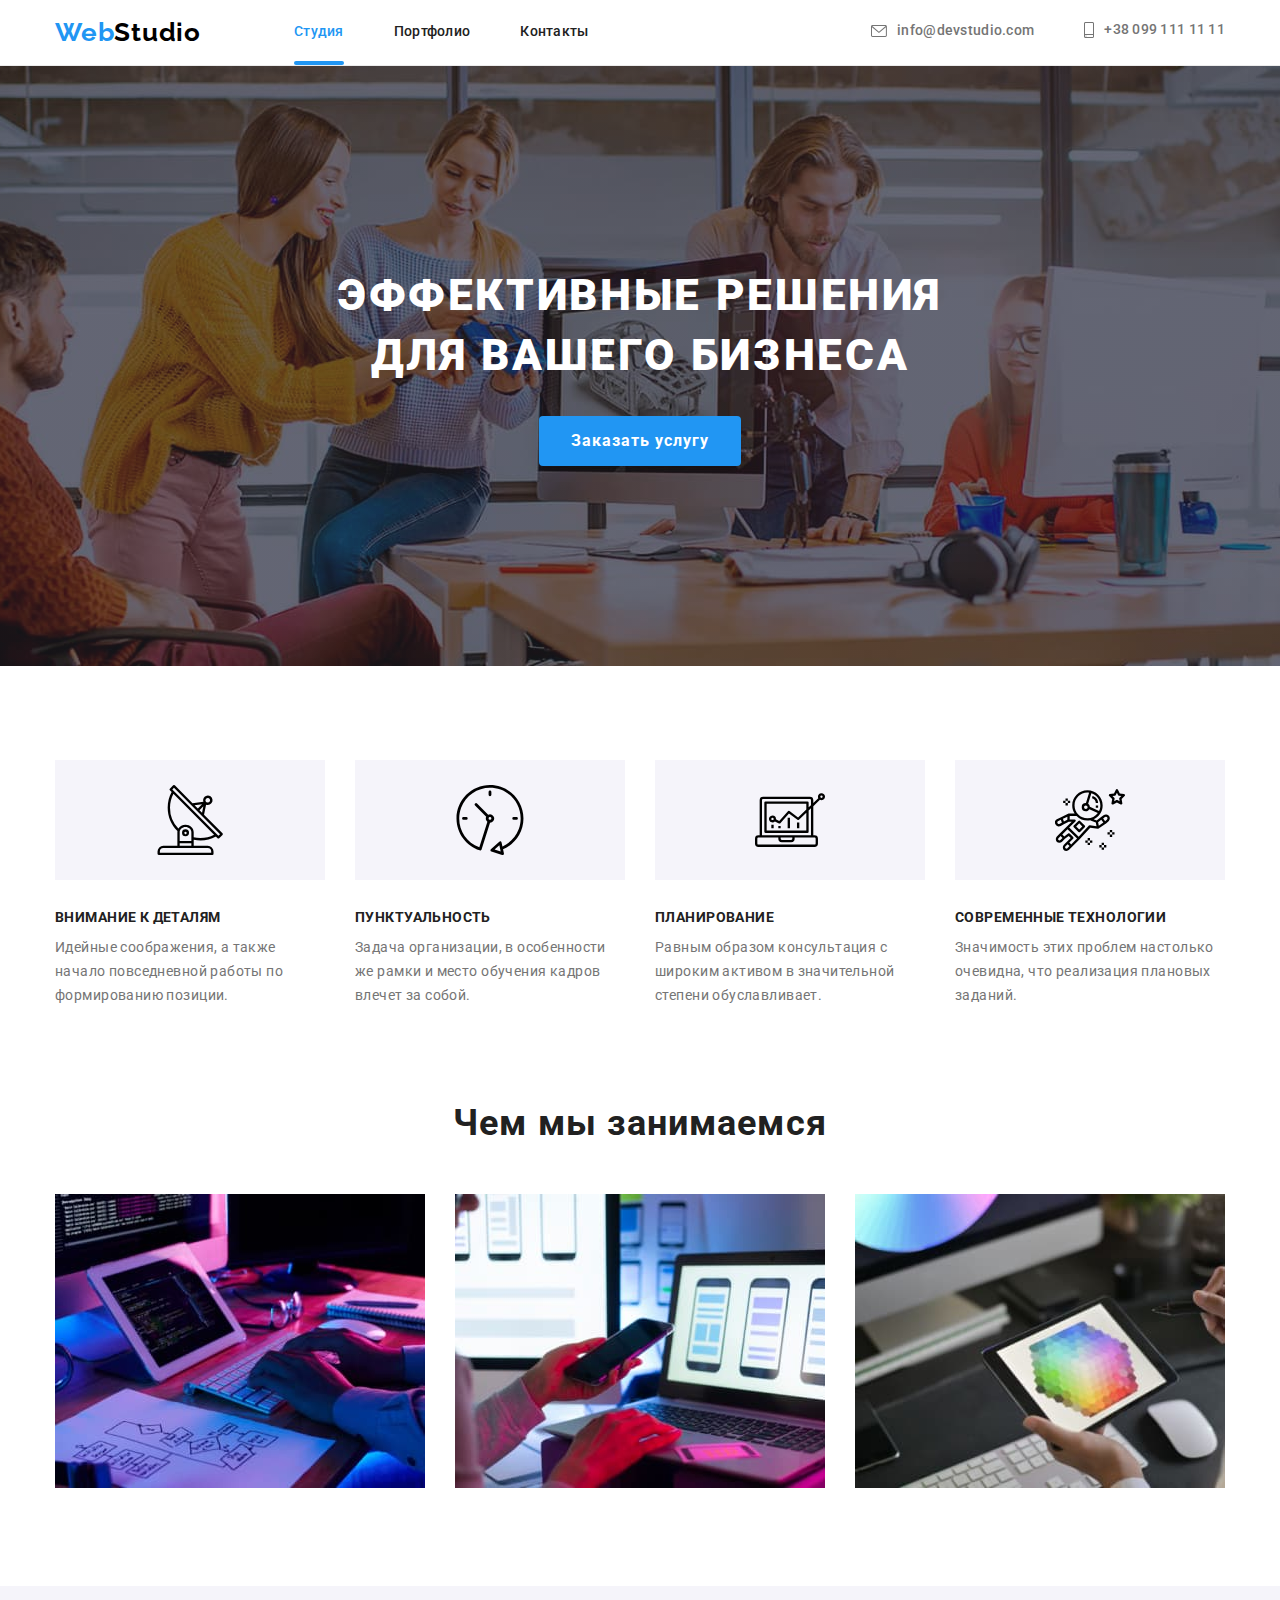
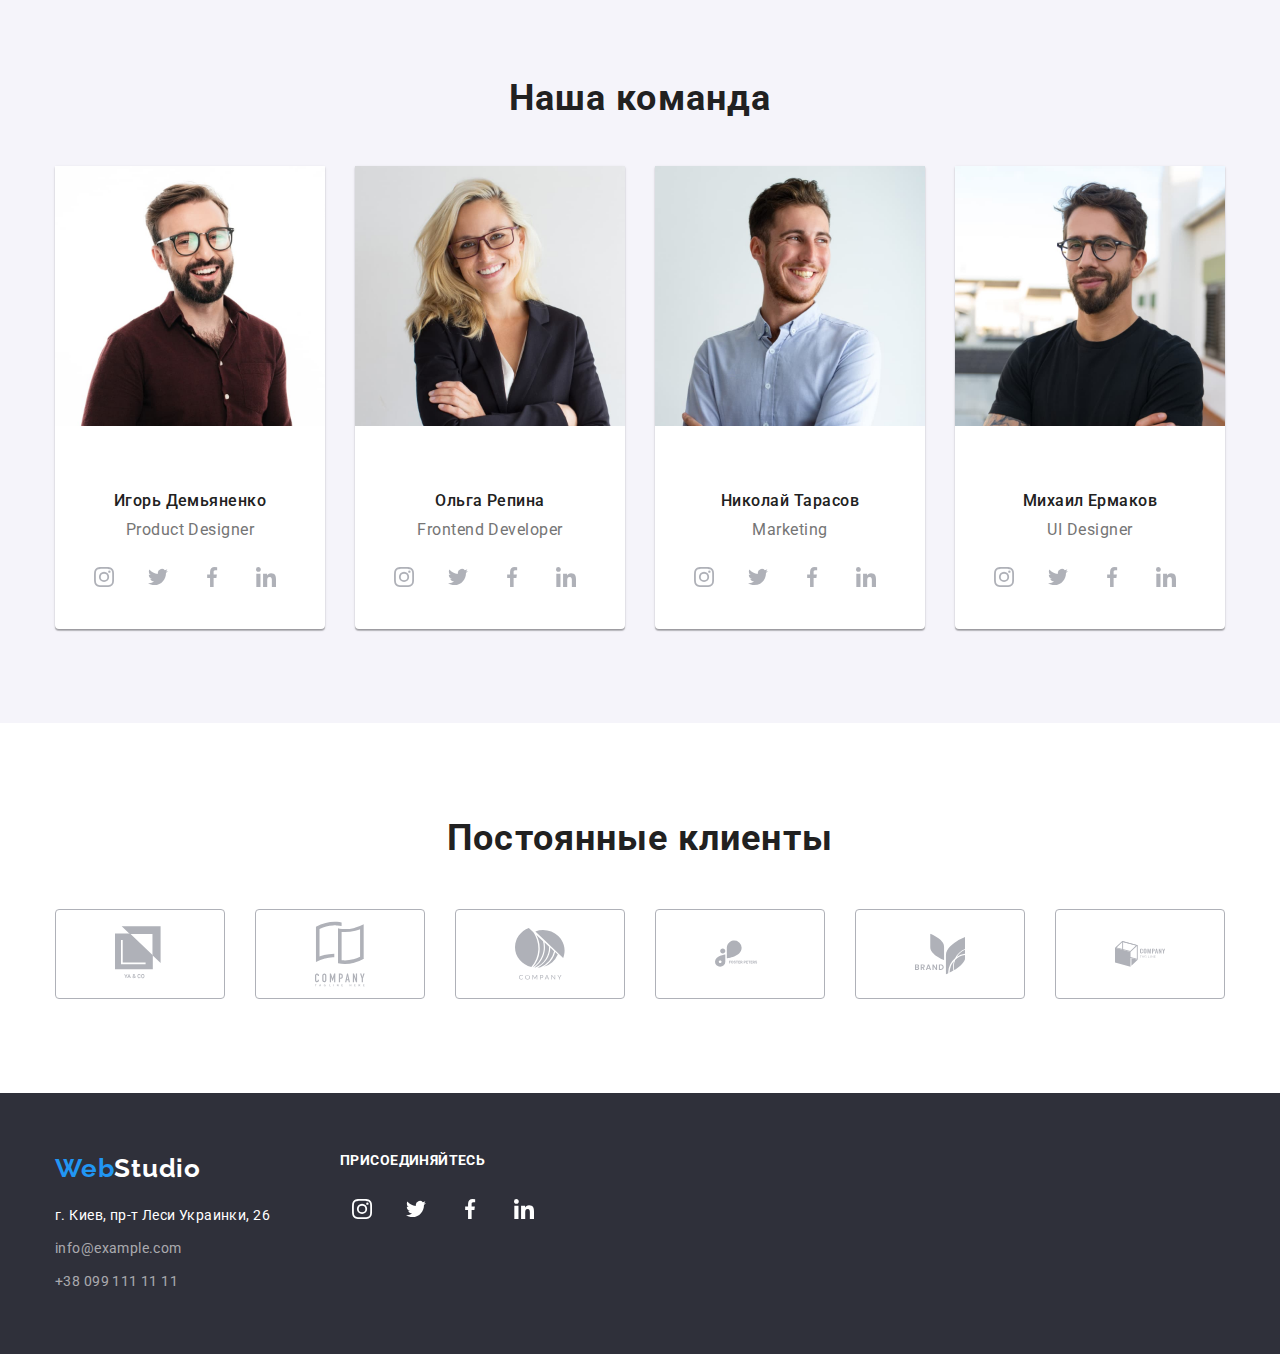
==== commit 482786db: "виконує 5 дз" ====
--- a/index.html
+++ b/index.html
@@ -44,7 +44,16 @@
         <section class="main-banner">
             <div class="container">
                 <h1 class="banner-slogan">Эффективные решения<br>для вашего бизнеса</h1>
-                <button type="button" class="button btn-index">Заказать услугу</button>
+                <button type="button" class="button btn-index" data-modal-open>Заказать услугу</button>
+                <div class="backdrop is-hidden" data-modal>
+                    <div class="modal">
+                        <button type="button" class="close-btn" data-modal-close>
+                            <svg width="11px" height="11px">
+                                <use href="./img/icons/icons.svg#icon-krestik"></use>
+                            </svg>
+                        </button>
+                    </div>
+                </div>
             </div>
         </section>
         <!--Advantages-section-->
--- a/css/styles.css
+++ b/css/styles.css
@@ -37,15 +37,13 @@
 .hidden {
     display: none;
 }
-
-.nav-item:not(:last-child) {
-    margin-right: 50px;
-}
-
-
 .section-title {
     margin-top: 0;
     margin-bottom: 50px;
+}
+
+.nav-item:not(:last-child) {
+    margin-right: 50px;
 }
 
 .container {
@@ -97,7 +95,20 @@
 }
 
 .nav-link.active {
+    position: relative;
     color: var(--brand-color);
+}
+
+.nav-link.active::after {
+    display: inline-block;
+    position: absolute;
+    content: "";
+    width: 100%;
+    height: 4px;
+    background-color: var(--brand-color);
+    border-radius: 2px;
+    bottom: 0;
+    left: 0;
 }
 
 .nav-link{
@@ -116,9 +127,14 @@
     color: var(--brand-color);
 }
 
+
 .nav-contacts:not(:last-child) {
     margin-right: 50px;
 }
+
+.nav-panel a {
+    transition: color 250ms cubic-bezier(0.4, 0, 0.2, 1);
+} 
 
 .nav-contacts a{
     display: inline-flex;
@@ -129,6 +145,7 @@
     line-height: 1.14;
     letter-spacing: 0.02em;
     align-items: center;
+    transition: color 250ms cubic-bezier(0.4, 0, 0.2, 1);
 }
 
 .nav-contacts {
@@ -144,6 +161,7 @@
 }
 
 .icon-contacts {
+    display: flex;
     fill: currentColor;
     margin-right: 10px;
     
@@ -153,6 +171,7 @@
 }*/
 .main-banner {
     max-width: 1600px;
+    min-height: 600px;
     margin-left: auto;
     margin-right: auto;
     background-color: #C4C4C4;
@@ -166,7 +185,15 @@
     padding-top: 200px;
     padding-bottom: 200px;
     text-align: center;
-}
+
+}
+
+.banner {
+    display: flex;
+    flex-wrap: wrap;
+    flex-direction: column;
+    align-items: center;
+} 
 
 .banner-slogan {
     margin-bottom: 30px;
@@ -192,6 +219,10 @@
     
 
 .btn-index {
+    display: inline-block;
+    
+    transition: color 250ms cubic-bezier(0.4, 0, 0.2, 1),
+    background-color 250ms cubic-bezier(0.4, 0, 0.2, 1);
     border-radius: 4px;
     padding: 10px 32px;
     min-width: 200px;
@@ -213,6 +244,64 @@
     color: var(--text-color-primary);
 }
 
+.backdrop {
+    position: fixed;
+
+    top: 0;
+    left: 0;
+    width: 100%;
+    height: 100%;
+    opacity: 1;
+    background-color: rgba(0, 0, 0, 0.2);
+    z-index: 5;
+    transition: opacity 250ms cubic-bezier(0.4, 0, 0.2, 1);
+}
+
+.backdrop.is-hidden {
+    opacity: 0;
+    pointer-events: none;
+}
+
+.modal {
+    position: absolute;
+    top: 50%;
+    left: 50%;
+    transform: translate(-50%, -50%);
+    min-height: 581px;
+    min-width: 521px;
+
+    /* max-height: 100vh;
+  overflow-y: auto; */
+
+    /* max-width: 521px;
+  width: 100%; */
+    background: #ffffff;
+    box-shadow: 0px 1px 3px rgba(0, 0, 0, 0.12), 0px 1px 1px rgba(0, 0, 0, 0.14), 0px 2px 1px rgba(0, 0, 0, 0.2);
+    border-radius: 4px;
+}
+
+.close-btn {
+    width: 30px;
+    height: 30px;
+    border: 1px solid rgba(0, 0, 0, 0.1);
+    background-color: #ffffff;
+    position: absolute;
+    top: 8px;
+    right: 8px;
+    border-radius: 50%;
+    color: #000000;
+
+    transition: fill 250ms cubic-bezier(0.4, 0, 0.2, 1);
+}
+
+.close-btn svg {
+    fill: currentColor;
+}
+
+.close-btn:hover.close-btn svg {
+    fill: var(--brand-color);
+}
+
 .section {
     padding-top: var(--set-gap94);
 }
@@ -271,6 +360,7 @@
     font-weight: 700;
     font-size: 36px;
     line-height: 1.17;
+    letter-spacing: 0.03em;
     text-align: center;
 }
 
@@ -281,14 +371,50 @@
     padding-bottom: var(--set-gap94);
 }
 
+.whatwedo-list {
+    display: inline-flex;
+    ;
+}
+
+.whatwedo-container {
+    justify-content: space-between;
+}
 .whatwedopic {
     display: block;
     width: calc(100% - var(--set-gap30)*2/3);
     margin-right: var(--set-gap30);
+    position: relative;
 }
 
 .whatwedopic:last-child {
     margin-right: 0;
+}
+
+.team-sl-list,
+.whatwedo-text-thumb {
+    display: flex;
+    justify-content: center;
+    align-items: center;
+}
+
+.whatwedo-text-thumb {
+    position: absolute;
+    width: 370px;
+    min-height: 70px;
+    bottom: 4px;
+    background-color: rgba(47, 48, 58, 0.8);
+}
+
+.whatwedo-desc {
+    display: block;
+    font-weight: 700;
+    font-size: 14px;
+    line-height: 1.46;
+    text-align: center;
+    letter-spacing: 0.03em;
+    text-transform: uppercase;
+    color: #ffffff;
+    align-items: center;
 }
 
 .team {
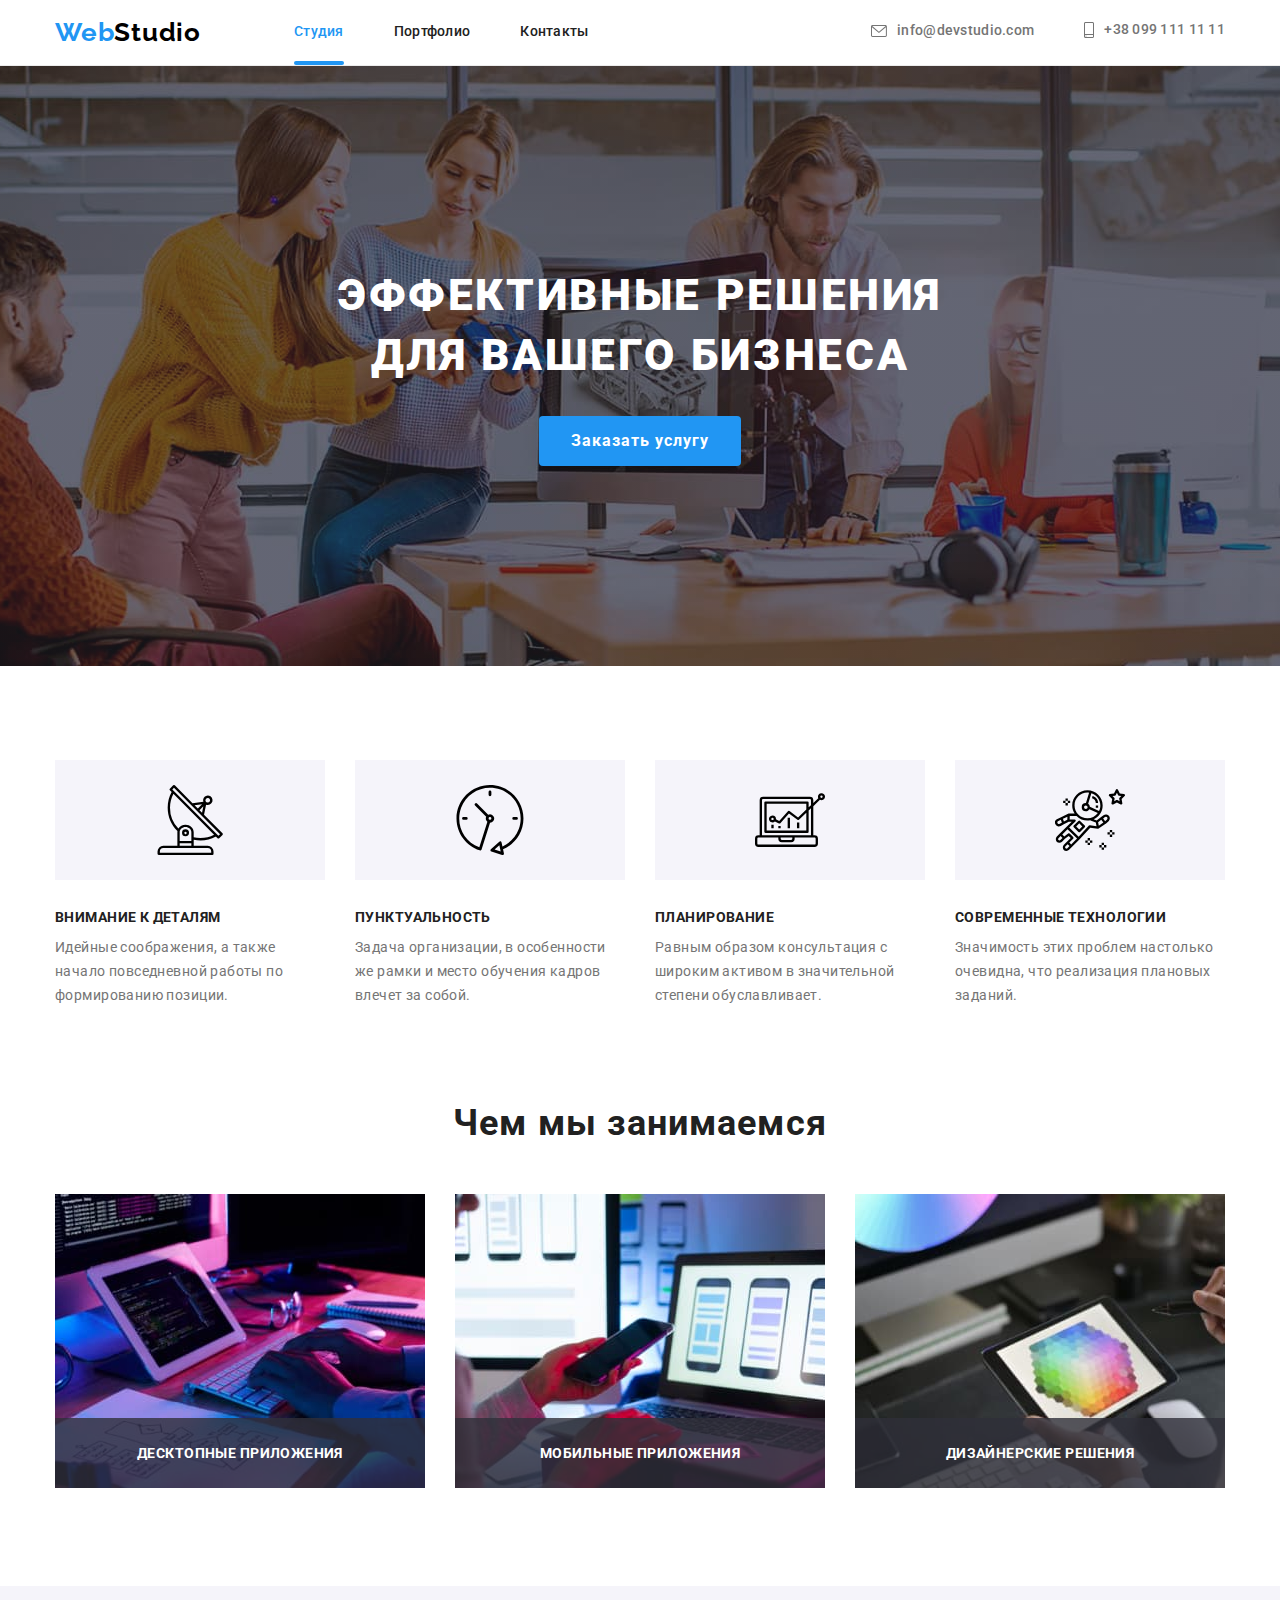
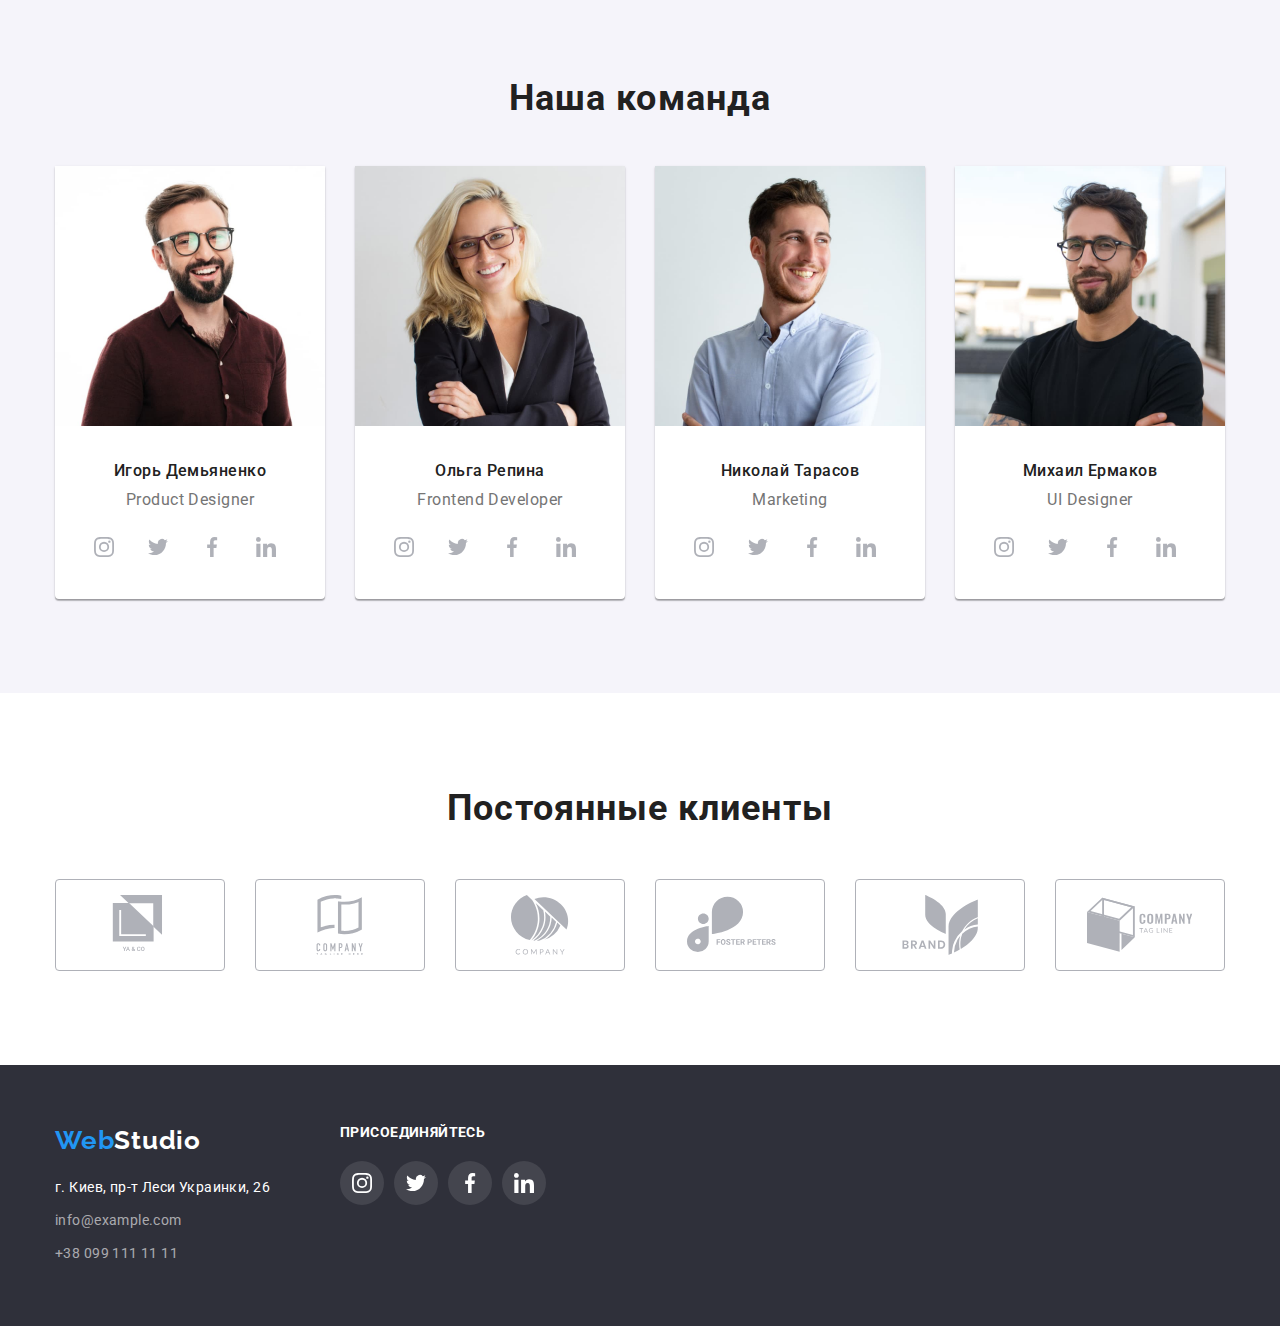
==== commit 09bf7d21: "виконує 5 дз" ====
--- a/index.html
+++ b/index.html
@@ -4,7 +4,7 @@
     <meta charset="UTF-8">
     <meta http-equiv="X-UA-Compatible" content="IE=edge">
     <meta name="viewport" content="width=device-width, initial-scale=1.0">
-    <title>OksanaShcherbatyuk/goit-markup-hw-03</title>
+    <title>OksanaShcherbatyuk/goit-markup-hw-05</title>
     <link rel="preconnect" href="https://fonts.gstatic.com">
     <link href="https://fonts.googleapis.com/css2?family=Raleway:wght@700&family=Roboto:wght@400;500;700;900&display=swap"
         rel="stylesheet">
@@ -42,14 +42,14 @@
     <main>
         <!--Hero-section-->
         <section class="main-banner">
-            <div class="container">
+            <div class="container banner">
                 <h1 class="banner-slogan">Эффективные решения<br>для вашего бизнеса</h1>
                 <button type="button" class="button btn-index" data-modal-open>Заказать услугу</button>
                 <div class="backdrop is-hidden" data-modal>
                     <div class="modal">
                         <button type="button" class="close-btn" data-modal-close>
                             <svg width="11px" height="11px">
-                                <use href="./img/icons/icons.svg#icon-krestik"></use>
+                                <use href="./images/icons/icons.svg#icon-krestik"></use>
                             </svg>
                         </button>
                     </div>
@@ -104,17 +104,34 @@
         <section class="section whatwedo">
             <div class="container">
             <h2 class="section-title">Чем мы занимаемся</h2>
-            <ul class="whatwedo-container">
+            <div class="whatwedo-container">
+            <ul class="whatwedo-list">
                 <li class="whatwedopic">
-                    <img src="./images/img1.jpg" width="370" title="Разработка сайтов" alt="Разработка сайтов">
+                    <div class="whatwedo-thumb">
+                        <img src="./images/img1.jpg" width="370" title="Декстопные приложения" alt="Декстопные приложения">
+                        <div class="whatwedo-text-thumb">
+                            <p class="whatwedo-desc">Десктопные приложения</p>
+                        </div>
+                    </div>
                 </li>
                 <li class="whatwedopic">
-                    <img src="./images/img2.jpg" width="370" title="Разработка мобильных приложений" alt="Разработка мобильных приложений">
+                    <div class="whatwedo-thumb">
+                        <img src="./images/img2.jpg" width="370" title="Мобильные приложения" alt="Мобильные приложения">
+                        <div class="whatwedo-text-thumb">
+                            <p class="whatwedo-desc">Мобильные приложения</p>
+                        </div>
+                    </div>
                 </li>
                 <li class="whatwedopic">
-                    <img src="./images/img3.jpg" width="370" title="Дизайн интерфейса" alt="Дизайн интерфейса"> 
+                    <div class="whatwedo-thumb">
+                        <img src="./images/img3.jpg" width="370" title="Дизайнерские решения" alt="Дизайнерские решения">
+                        <div class="whatwedo-text-thumb">
+                            <p class="whatwedo-desc">Дизайнерские решения</p>
+                        </div>
+                    </div>
                 </li>
             </ul>
+            </div>
             </div>
         </section>
         <!--team section-->
@@ -389,5 +406,6 @@
             </div>
         </div>
     </footer>
+    <script src="./js/modal.js"></script>
 </body>
 </html>
--- a/css/styles.css
+++ b/css/styles.css
@@ -13,9 +13,6 @@
     color: var(--text-color-primary);
 }
 
-.wrapper {
-    max-width: 1600px;
-}
 
 a {
     text-decoration: none;
@@ -170,7 +167,7 @@
     max-width: 1600px;
 }*/
 .main-banner {
-    max-width: 1600px;
+    /*max-width: 1600px;*/
     min-height: 600px;
     margin-left: auto;
     margin-right: auto;
@@ -450,6 +447,8 @@
     width: 44px;
     border-radius: 50%;
     margin-right: 10px;
+
+    transition: background-color 250ms cubic-bezier(0.4, 0, 0.2, 1);
 }
 
 .team-link:last-child {
@@ -467,8 +466,12 @@
 
 .team-link-icon {
     fill: #afb1b8;
-}
-
+    transition: fill 250ms cubic-bezier(0.4, 0, 0.2, 1);
+}
+
+.team-icons:focus .team-link-icon {
+    fill: var(--background-color);
+}
 .team-icons:hover .team-link-icon {
     fill: var(--background-color);
 }
@@ -492,8 +495,8 @@
     } 
 
 .team h3 {
+    margin-top: 0;
     margin-bottom: 10px;
-    padding-top: 30px;
     color: var(--text-color-primary);
     font-weight: 500;  
 }
@@ -514,7 +517,7 @@
 }
 
 .client-container {
-    max-height: 90px;
+    height: 92px;
     width: 170px;
     border: 1px solid #afb1b8;
     border-radius: 4px;
@@ -522,6 +525,9 @@
     justify-content: center;
     align-items: center;
     color: #afb1b8;
+
+    transition: color 250ms cubic-bezier(0.4, 0, 0.2, 1),
+            border 250ms cubic-bezier(0.4, 0, 0.2, 1);
 }
 
 .client-container:hover,
@@ -533,7 +539,8 @@
 .client-icon {
     fill: currentColor;
     display: block;
-    max-width: 30%;
+    width: 106px;
+    height: 60px;;
 }
 
 #footer {
@@ -547,6 +554,8 @@
     font-size: 14px;
     line-height: 1.71;
     letter-spacing: 0.03em;
+
+    transition: color 250ms cubic-bezier(0.4, 0, 0.2, 1);
 }
 
 .footer-contacts-list {
@@ -609,15 +618,16 @@
 }
 
 .footer-join {
+
     display: block;
+    margin-bottom: 20px;
     font-style: normal;
     font-weight: bold;
     font-size: 14px;
-    line-height: 100%;
+    line-height: 1.14;
     letter-spacing: 0.03em;
     text-transform: uppercase;
     color: #ffffff;
-    margin-bottom: 20px;
     height: auto;
 }
 
@@ -636,6 +646,9 @@
     border-radius: 50%;
     margin-right: 10px;
     color: #ffffff;
+    background: rgba(255, 255, 255, 0.1);
+
+    transition: background-color 250ms cubic-bezier(0.4, 0, 0.2, 1);
 }
 
 .sb-link:last-child {
@@ -683,6 +696,10 @@
     font-weight: 500;
     letter-spacing: 0.03em;
     text-align: center;
+
+    transition: box-shadow 250ms cubic-bezier(0.4, 0, 0.2, 1),
+            background-color 250ms cubic-bezier(0.4, 0, 0.2, 1),
+            color 250ms cubic-bezier(0.4, 0, 0.2, 1);
 }
 
 .button-list:last-child {
@@ -707,6 +724,7 @@
     height: 404px;
     background-color: var(--background-color);
     margin: 15px;
+    transition: box-shadow 250ms cubic-bezier(0.4, 0, 0.2, 1);
     }
     
 .products:hover,
@@ -714,9 +732,40 @@
     box-shadow: 0px 1px 1px rgba(0, 0, 0, 0.12), 0px 4px 4px rgba(0, 0, 0, 0.06),
         1px 4px 6px rgba(0, 0, 0, 0.16);
 }
-
+.products-overlay-box {
+    position: relative;
+    overflow: hidden;
+}
     .products img {
         display: block;
+}
+
+.products-overlay {
+    position: absolute;
+    top: 0;
+    left: 0;
+    width: 100%;
+    height: 100%;
+    padding: 63px 24px;
+    background-color: rgba(33, 150, 243, 0.9);
+    opacity: 0;
+
+    transform: translateY(100%);
+    transition: transform 250ms cubic-bezier(0.4, 0, 0.2, 1),
+        opacity 50ms cubic-bezier(0.4, 0, 0.2, 1);
+}
+
+.products:hover .products-overlay {
+    transform: translateY(0);
+    opacity: 1;
+}
+
+.products-overlay p {
+    font-weight: 400;
+    font-size: 18px;
+    line-height: 1.56;
+    letter-spacing: 0.03em;
+    color: #ffffff;
 }
 
 .product-cont {
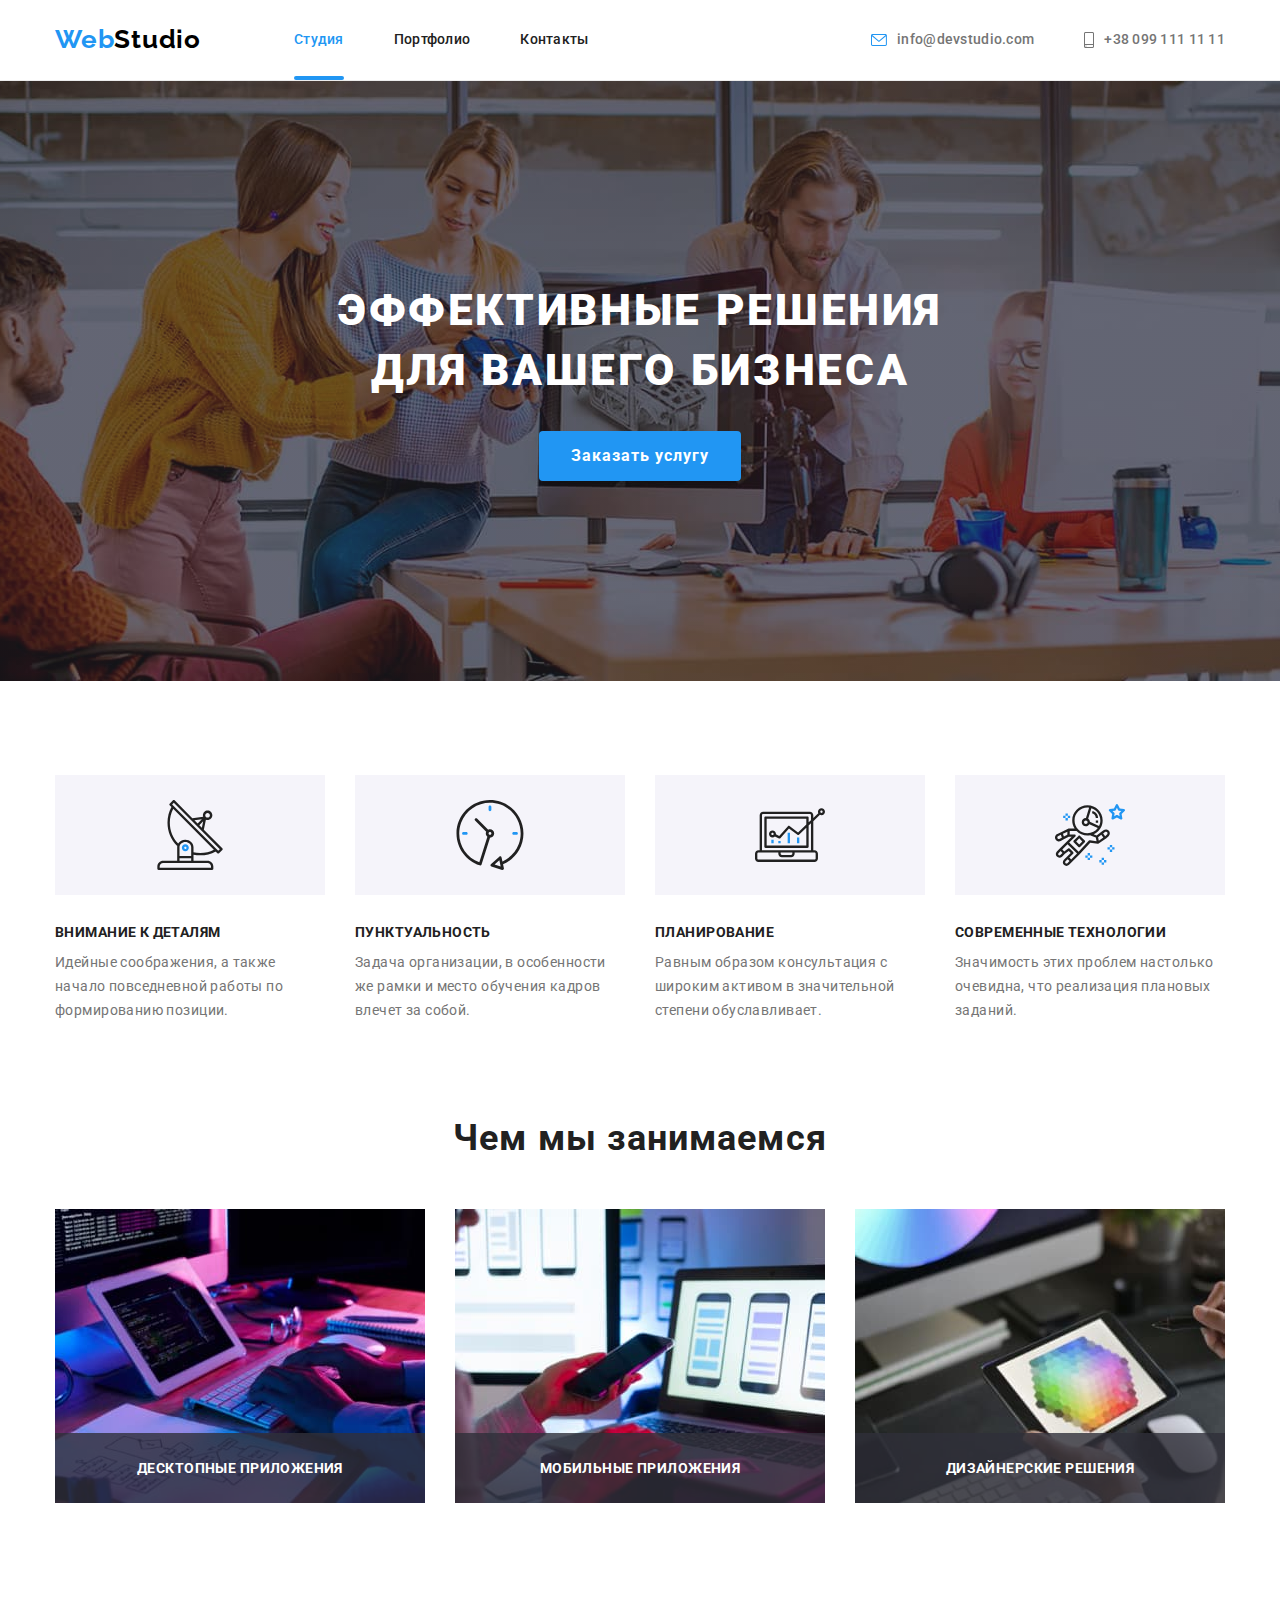
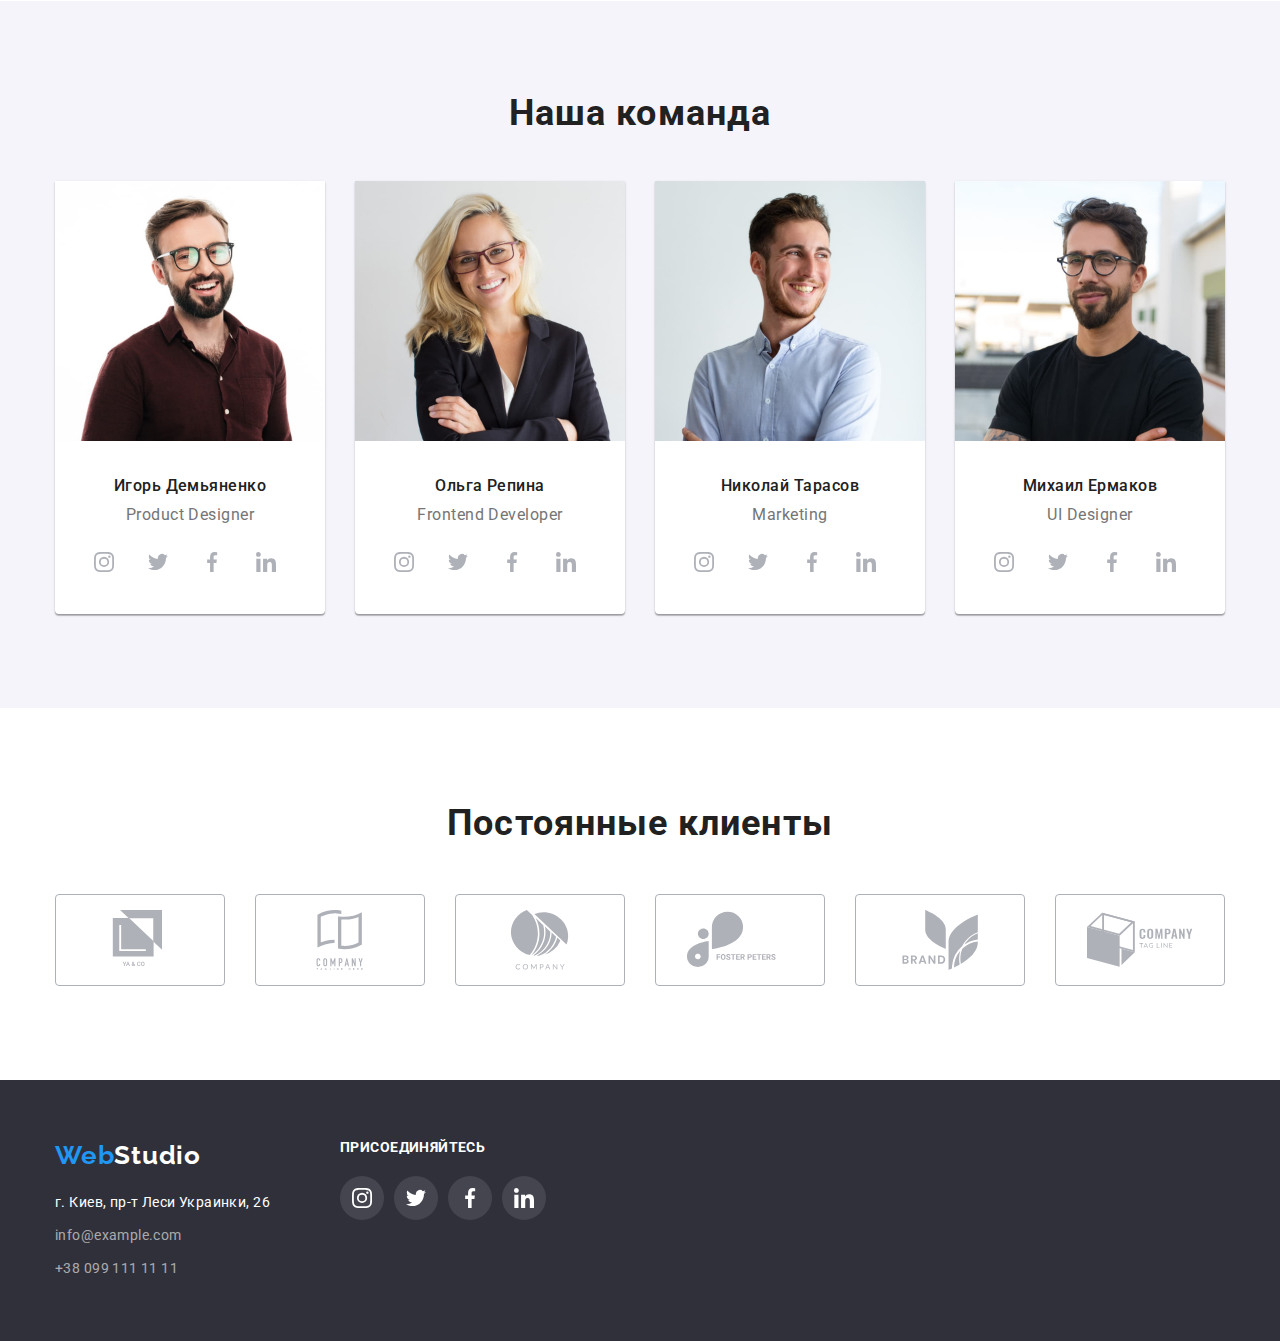
==== commit f7d24e30: "виправляє фокус та додає outline: transparent;" ====
--- a/index.html
+++ b/index.html
@@ -26,13 +26,13 @@
           <ul class="contacts-container">
                 <li class="nav-contacts"><a href="mailto:info@devstudio.com">
                     <svg class="icon-contacts" width="16px" height="12px">
-                        <use href="./images/icons/icons.svg#icon-envelope"></use>
+                        <use href="./images/icons/icons2.svg#icon-envelope"></use>
                     </svg>
                     info@devstudio.com</a>
                 </li>
                 <li class="nav-contacts"><a href="tel:+380991111111">
                     <svg class="icon-contacts" width="10px" height="16px">
-                        <use href="./images/icons/icons.svg#icon-smartphone"></use>
+                        <use href="./images/icons/icons2.svg#icon-smartphone"></use>
                     </svg>
                     +38 099 111 11 11</a>
                 </li>
@@ -49,7 +49,7 @@
                     <div class="modal">
                         <button type="button" class="close-btn" data-modal-close>
                             <svg width="11px" height="11px">
-                                <use href="./images/icons/icons.svg#icon-krestik"></use>
+                                <use href="./images/icons/icons2.svg#icon-krestik"></use>
                             </svg>
                         </button>
                     </div>
@@ -64,7 +64,7 @@
                 <li class="advantages-list">
                     <div class="advantages-icon-container">
                         <svg width="70px" height="70px">
-                            <use href="./images/icons/icons.svg#icon-satellite"></use>
+                            <use href="./images/icons/icons2.svg#icon-satellite"></use>
                         </svg>
                     </div>
                     <h3>Внимание к деталям</h3>
@@ -73,7 +73,7 @@
                 <li class="advantages-list">
                     <div class="advantages-icon-container">
                         <svg width="70px" height="70px">
-                            <use href="./images/icons/icons.svg#icon-clock"></use>
+                            <use href="./images/icons/icons2.svg#icon-clock"></use>
                         </svg>
                     </div>
                     <h3>Пунктуальность</h3>
@@ -82,7 +82,7 @@
                 <li class="advantages-list">
                     <div class="advantages-icon-container">
                         <svg width="70px" height="70px">
-                            <use href="./images/icons/icons.svg#icon-diagram"></use>
+                            <use href="./images/icons/icons2.svg#icon-diagram"></use>
                         </svg>
                     </div>
                     <h3>Планирование</h3>
@@ -91,7 +91,7 @@
                 <li class="advantages-list">
                     <div class="advantages-icon-container">
                         <svg width="70px" height="70px">
-                            <use href="./images/icons/icons.svg#icon-astronaut"></use>
+                            <use href="./images/icons/icons2.svg#icon-astronaut"></use>
                         </svg>
                     </div>
                     <h3>Современные технологии</h3>
@@ -292,62 +292,50 @@
             </div>
         </section>
         <!--clients section-->
-        <section class="section clients">
+       <section class="section clients">
             <div class="container">
                 <h2 class="section-title">Постоянные клиенты</h2>
                 <ul class="client-set">
                     <li class="client-list">
-                        <a href="#">
-                            <div class="client-container">
+                        <a class="client-container" href="#">
                                 <svg class="client-icon">
                                     <use href="./images/icons/icons.svg#icon-logo-company1"></use>
                                 </svg>
-                            </div>
-                        </a>
-                    </li>
-                    <li class="client-list">
-                        <a href="#">
-                            <div class="client-container">
+                        </a>
+                    </li>
+                    <li class="client-list">
+                        <a class="client-container" href="#">
                                 <svg class="client-icon">
                                     <use href="./images/icons/icons.svg#icon-logo-company2"></use>
                                 </svg>
-                            </div>
-                        </a>
-                    </li>
-                    <li class="client-list">
-                        <a href="#">
-                            <div class="client-container">
+                        </a>
+                    </li>
+                    <li class="client-list">
+                        <a class="client-container" href="#">
                                 <svg class="client-icon">
                                     <use href="./images/icons/icons.svg#icon-logo-company3"></use>
                                 </svg>
-                            </div>
-                        </a>
-                    </li>
-                    <li class="client-list">
-                        <a href="#">
-                            <div class="client-container">
+                        </a>
+                    </li>
+                    <li class="client-list">
+                        <a class="client-container" href="#">
                                 <svg class="client-icon">
                                     <use href="./images/icons/icons.svg#icon-logo-company4"></use>
                                 </svg>
-                            </div>
-                        </a>
-                    </li>
-                    <li class="client-list">
-                        <a href="#">
-                            <div class="client-container">
+                        </a>
+                    </li>
+                    <li class="client-list">
+                        <a class="client-container" href="#">
                                 <svg class="client-icon">
                                     <use href="./images/icons/icons.svg#icon-logo-company5"></use>
                                 </svg>
-                            </div>
-                        </a>
-                    </li>
-                    <li class="client-list">
-                        <a href="#">
-                            <div class="client-container">
+                        </a>
+                    </li>
+                    <li class="client-list">
+                        <a class="client-container" href="#">
                                 <svg class="client-icon">
                                     <use href="./images/icons/icons.svg#icon-logo-company6"></use>
                                 </svg>
-                            </div>
                         </a>
                     </li>
                 </ul>
--- a/css/styles.css
+++ b/css/styles.css
@@ -79,6 +79,8 @@
     margin-right: 93px;
     margin-top: 0;
     margin-bottom: 0;
+    padding-top: 24px;
+    padding-bottom: 25px;
 
     font-family: 'Raleway', sans-serif;
     font-weight: 700;
@@ -110,8 +112,9 @@
 
 .nav-link{
     display: block;
-    padding-top: 24px;
-    padding-bottom: 25px;
+    
+    padding-top: 32px;
+    padding-bottom: 32px;
 
     color: var(--text-color-primary);
     font-weight: 500;
@@ -135,6 +138,8 @@
 
 .nav-contacts a{
     display: inline-flex;
+    padding-top: 32px;
+    padding-bottom: 32px;
 
     color: var(--text-color-secondary);
     font-weight: 500;
@@ -419,6 +424,9 @@
 }
 
 .team-card {
+    display: block;
+    max-width: 100%;
+    height: auto;
     background-color: var(--background-color);
     width: 270px;
     
@@ -447,6 +455,7 @@
     width: 44px;
     border-radius: 50%;
     margin-right: 10px;
+    outline: transparent;
 
     transition: background-color 250ms cubic-bezier(0.4, 0, 0.2, 1);
 }
@@ -469,7 +478,7 @@
     transition: fill 250ms cubic-bezier(0.4, 0, 0.2, 1);
 }
 
-.team-icons:focus .team-link-icon {
+.team-link:focus .team-link-icon {
     fill: var(--background-color);
 }
 .team-icons:hover .team-link-icon {
@@ -525,6 +534,7 @@
     justify-content: center;
     align-items: center;
     color: #afb1b8;
+    outline: transparent;
 
     transition: color 250ms cubic-bezier(0.4, 0, 0.2, 1),
             border 250ms cubic-bezier(0.4, 0, 0.2, 1);
@@ -544,6 +554,8 @@
 }
 
 #footer {
+    padding-top: 60px;
+        padding-bottom: 60px;
     background-color: #2F303A;
     
 }
@@ -554,6 +566,7 @@
     font-size: 14px;
     line-height: 1.71;
     letter-spacing: 0.03em;
+    
 
     transition: color 250ms cubic-bezier(0.4, 0, 0.2, 1);
 }
@@ -573,8 +586,7 @@
 }
 
 .footer-container {
-    padding-top: 60px;
-    padding-bottom: 60px;
+    
     display: flex;
 }
 .logo-footer {
